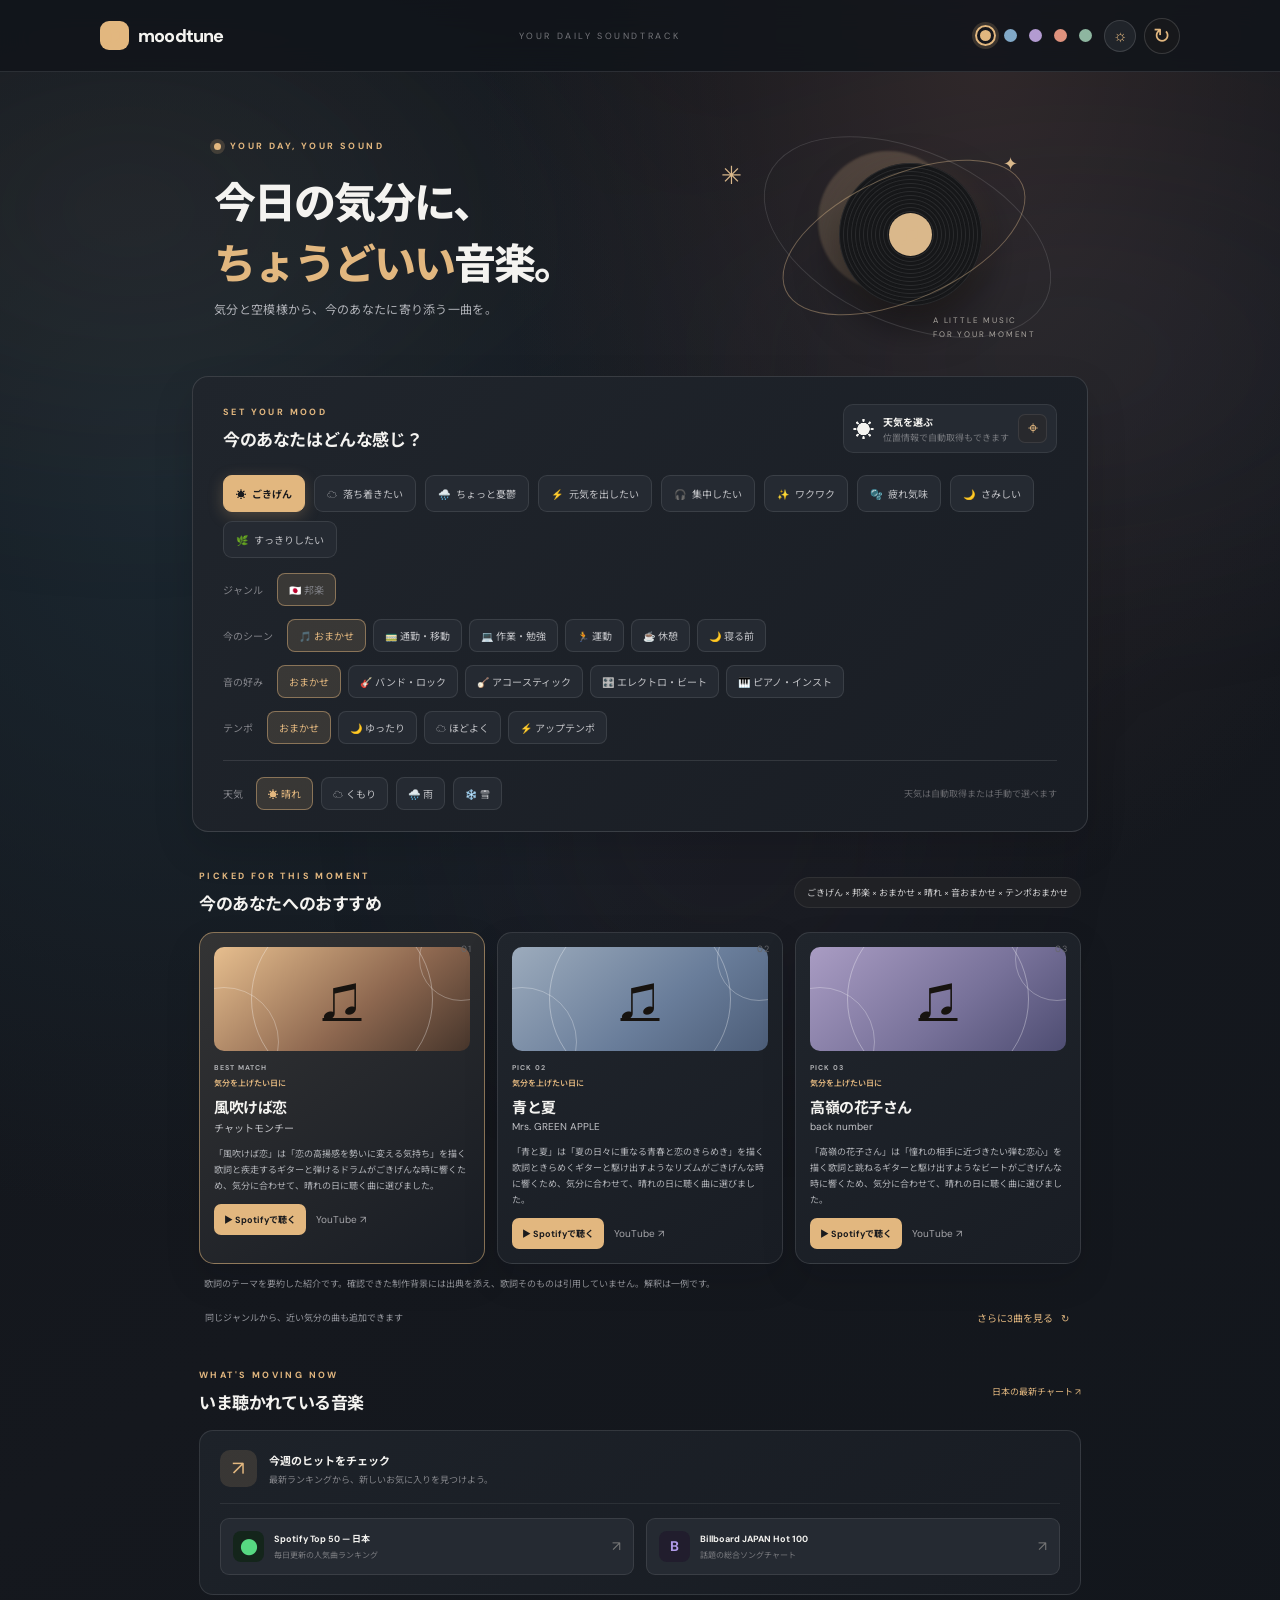
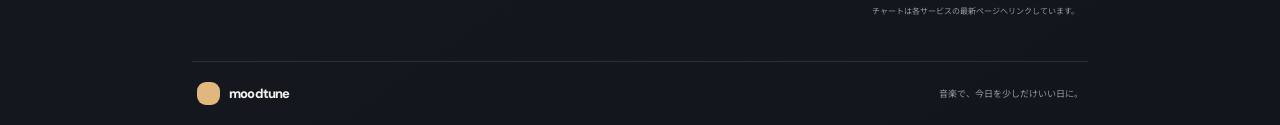
==== index.html @ bb4cbb6c "Add files via upload" ====
<!doctype html>
<html lang="ja">
<head>
<meta charset="utf-8"><meta name="viewport" content="width=device-width,initial-scale=1">
<meta name="theme-color" content="#15191f"><meta name="description" content="今日の気分、シーン、天気、音の好みやテンポに合わせて、邦楽のおすすめを紹介する音楽レコメンドサイトです。">
<meta property="og:type" content="website"><meta property="og:title" content="moodtune — 今日の気分に、ちょうどいい音楽。"><meta property="og:description" content="気分と空模様、音の好みから、今のあなたに寄り添う邦楽を見つけよう。">
<meta name="twitter:card" content="summary"><title>moodtune — 今日の気分に、ちょうどいい音楽。</title>
<link rel="icon" href="data:image/svg+xml,%3Csvg xmlns='http://www.w3.org/2000/svg' viewBox='0 0 64 64'%3E%3Crect width='64' height='64' rx='18' fill='%2315191f'/%3E%3Ctext x='50%25' y='54%25' dominant-baseline='middle' text-anchor='middle' font-size='40' fill='%23e2b77f'%3E%E2%99%AB%3C/text%3E%3C/svg%3E">
<link rel="preconnect" href="https://fonts.googleapis.com"><link rel="preconnect" href="https://fonts.gstatic.com" crossorigin><link href="https://fonts.googleapis.com/css2?family=DM+Sans:wght@400;500;600;700&family=Noto+Sans+JP:wght@400;500;600;700;800&display=swap" rel="stylesheet"><link rel="stylesheet" href="style.css">
</head>
<body data-theme="dark">
<header class="topbar"><a class="brand" href="#top"><span class="brand-mark">♫</span> moodtune</a><span class="top-note">YOUR DAILY SOUNDTRACK</span><div class="header-tools"><div class="header-palette" role="group" aria-label="アクセントカラー"><button class="color-choice active" data-color="#e2b77f" aria-label="アンバー" title="アンバー"><i></i></button><button class="color-choice" data-color="#82a9c8" aria-label="オーシャンブルー" title="オーシャンブルー"><i></i></button><button class="color-choice" data-color="#b39bd1" aria-label="ラベンダー" title="ラベンダー"><i></i></button><button class="color-choice" data-color="#df927d" aria-label="コーラル" title="コーラル"><i></i></button><button class="color-choice" data-color="#8eb6a0" aria-label="セージ" title="セージ"><i></i></button></div><button class="theme-toggle" id="theme-toggle" aria-label="背景をライトに切り替える" title="背景を切り替え">☼</button><button class="icon-button" id="refresh" aria-label="おすすめを更新">↻</button></div></header>
<main id="top">
<section class="hero"><div class="hero-copy"><div class="eyebrow"><span class="live-dot"></span> YOUR DAY, YOUR SOUND</div><h1>今日の気分に、<br><em>ちょうどいい</em>音楽。</h1><p>気分と空模様から、今のあなたに寄り添う一曲を。</p></div><div class="hero-art" aria-hidden="true"><div class="sun"></div><div class="disc"><div class="disc-inner">♫</div></div><div class="orbit orbit-one"></div><div class="orbit orbit-two"></div><span class="spark s1">✳</span><span class="spark s2">✦</span><span class="art-caption">A LITTLE MUSIC<br>FOR YOUR MOMENT</span></div></section>
<section class="control-panel"><div class="controls-head"><div><div class="eyebrow muted">SET YOUR MOOD</div><h2>今のあなたはどんな感じ？</h2></div><div class="weather-box"><span id="weather-icon">☀️</span><div><b id="weather-label">天気を選ぶ</b><small id="weather-detail">位置情報で自動取得もできます</small></div><button id="geo-button" title="現在地の天気を取得">⌖</button></div></div>
<div class="moods" role="group" aria-label="気分を選択"><button class="mood active" data-mood="happy"><span>☀️</span>ごきげん</button><button class="mood" data-mood="calm"><span>☁️</span>落ち着きたい</button><button class="mood" data-mood="blue"><span>🌧️</span>ちょっと憂鬱</button><button class="mood" data-mood="energy"><span>⚡</span>元気を出したい</button><button class="mood" data-mood="focus"><span>🎧</span>集中したい</button><button class="mood" data-mood="excited"><span>✨</span>ワクワク</button><button class="mood" data-mood="tired"><span>🫧</span>疲れ気味</button><button class="mood" data-mood="lonely"><span>🌙</span>さみしい</button><button class="mood" data-mood="reset"><span>🌿</span>すっきりしたい</button></div>
<div class="genre-row" role="group" aria-label="音楽ジャンル"><span>ジャンル</span><span class="genre-fixed">🇯🇵 邦楽</span></div>
<div class="activity-row" role="group" aria-label="今のシーン"><span>今のシーン</span><button class="activity-choice active" data-activity="any">🎵 おまかせ</button><button class="activity-choice" data-activity="commute">🚃 通勤・移動</button><button class="activity-choice" data-activity="work">💻 作業・勉強</button><button class="activity-choice" data-activity="exercise">🏃 運動</button><button class="activity-choice" data-activity="break">☕ 休憩</button><button class="activity-choice" data-activity="night">🌙 寝る前</button></div>
<div class="activity-row sound-row" role="group" aria-label="音の好み"><span>音の好み</span><button class="activity-choice active" data-sound="any">おまかせ</button><button class="activity-choice" data-sound="band">🎸 バンド・ロック</button><button class="activity-choice" data-sound="acoustic">🪕 アコースティック</button><button class="activity-choice" data-sound="electronic">🎛️ エレクトロ・ビート</button><button class="activity-choice" data-sound="piano">🎹 ピアノ・インスト</button></div>
<div class="activity-row tempo-row" role="group" aria-label="曲のテンポ"><span>テンポ</span><button class="activity-choice active" data-tempo="any">おまかせ</button><button class="activity-choice" data-tempo="slow">🌙 ゆったり</button><button class="activity-choice" data-tempo="mid">☁️ ほどよく</button><button class="activity-choice" data-tempo="fast">⚡ アップテンポ</button></div>
<div class="weather-options"><span>天気</span><button class="weather-choice active" data-weather="sunny">☀️ 晴れ</button><button class="weather-choice" data-weather="cloudy">☁️ くもり</button><button class="weather-choice" data-weather="rainy">🌧️ 雨</button><button class="weather-choice" data-weather="snowy">❄️ 雪</button><span class="weather-tip">天気は自動取得または手動で選べます</span></div></section>
<section class="recommendation"><div class="section-top"><div><div class="eyebrow muted">PICKED FOR THIS MOMENT</div><h2>今のあなたへのおすすめ</h2></div><span class="personal-tag" id="context-tag">ごきげん × 邦楽 × 晴れ</span></div><div class="track-grid" id="track-grid"></div><p class="theme-note">歌詞のテーマを要約した紹介です。確認できた制作背景には出典を添え、歌詞そのものは引用していません。解釈は一例です。</p><div class="more-row"><span id="more-note">気になる曲を選んで、そのまま聴きにいけます</span><button id="another">さらに3曲を見る <span>↻</span></button></div></section>
<section class="trending"><div class="section-top"><div><div class="eyebrow muted">WHAT'S MOVING NOW</div><h2>いま聴かれている音楽</h2></div><span class="chart-update">日本の最新チャート ↗</span></div><div class="trend-card"><div class="trend-intro"><span class="trend-icon">↗</span><div><b>今週のヒットをチェック</b><p>最新ランキングから、新しいお気に入りを見つけよう。</p></div></div><div class="chart-links"><a href="https://open.spotify.com/playlist/37i9dQZEVXbKqiTGXuCOsB" target="_blank" rel="noreferrer"><span class="chart-logo spotify">●</span><span><b>Spotify Top 50 — 日本</b><small>毎日更新の人気曲ランキング</small></span><span class="arrow">↗</span></a><a href="https://www.billboard-japan.com/charts/detail?a=hot100" target="_blank" rel="noreferrer"><span class="chart-logo billboard">B</span><span><b>Billboard JAPAN Hot 100</b><small>話題の総合ソングチャート</small></span><span class="arrow">↗</span></a></div></div><p class="chart-note">チャートは各サービスの最新ページへリンクしています。</p></section>
<footer><a class="brand" href="#top"><span class="brand-mark">♫</span> moodtune</a><span>音楽で、今日を少しだけいい日に。</span></footer>
</main><div class="toast" id="toast" role="status"></div><script src="app.js"></script></body></html>
---- style.css ----
@import url('https://fonts.googleapis.com/css2?family=DM+Sans:wght@400;500;600;700;800&family=Noto+Sans+JP:wght@400;500;600;700;800&display=swap');
:root{--ink:#f4f3f0;--muted:#898a91;--paper:#151619;--cream:#0c0d0f;--line:#292a2f;--orange:#d4ff00;--green:#d4ff00}*{box-sizing:border-box}html{scroll-behavior:smooth}body{margin:0;background:var(--cream);color:var(--ink);font-family:'DM Sans','Noto Sans JP',sans-serif;font-size:14px;background-image:radial-gradient(ellipse at 75% 5%,#242816 0,transparent 37%),radial-gradient(ellipse at 10% 48%,#17191d 0,transparent 48%)}.topbar{height:72px;border-bottom:1px solid #ffffff13;display:flex;align-items:center;justify-content:space-between;padding:0 max(calc((100vw - 1080px)/2),28px);background:#0c0d0fbd;backdrop-filter:blur(14px);position:relative;z-index:5}.brand{text-decoration:none;color:var(--ink);font-weight:800;font-size:18px;letter-spacing:-.8px;display:flex;align-items:center;gap:9px}.brand-mark{height:29px;width:29px;display:grid;place-items:center;background:var(--orange);color:#13140e;border-radius:9px;font-size:17px}.top-note{font-size:9px;letter-spacing:2.6px;color:#76777b}.icon-button{width:36px;height:36px;border:1px solid #ffffff25;border-radius:50%;background:#17181b;font-size:21px;color:#d4ff00;cursor:pointer;transition:.2s}.icon-button:hover{transform:rotate(45deg);border-color:var(--orange)}main{max-width:940px;margin:auto;padding:0 22px}.hero{height:304px;display:flex;justify-content:space-between;align-items:center;padding:10px 52px 0 22px;overflow:hidden}.hero-copy{position:relative;z-index:2}.eyebrow{font-size:9px;font-weight:700;letter-spacing:2.4px;color:var(--orange);display:flex;align-items:center;gap:9px}.live-dot{width:7px;height:7px;background:var(--orange);border-radius:50%;box-shadow:0 0 0 4px #d4ff001a}h1{font-family:'Noto Sans JP',sans-serif;font-weight:800;font-size:42px;line-height:1.45;letter-spacing:-2px;margin:18px 0 8px}h1 em{font-style:normal;color:var(--orange)}.hero-copy p{color:#8c8d91;margin:0;font-size:12px;letter-spacing:.3px}.hero-art{height:255px;width:360px;position:relative;flex:none;filter:saturate(.8)}.sun{position:absolute;height:140px;width:140px;border-radius:50%;background:#d4ff00;right:78px;top:49px;opacity:.16;filter:blur(1px)}.disc{position:absolute;right:54px;top:61px;width:143px;height:143px;border-radius:50%;background:repeating-radial-gradient(circle at center,#161719 0px,#161719 2px,#292a2d 3px,#111214 4px);display:grid;place-items:center;box-shadow:0 18px 42px #000a,0 0 35px #d4ff0013}.disc-inner{height:43px;width:43px;border-radius:50%;display:grid;place-items:center;background:var(--orange);color:#14150e;font-size:20px}.orbit{position:absolute;border:1px solid #d4ff003d;border-radius:50%;transform:rotate(-24deg)}.orbit-one{width:260px;height:125px;right:2px;top:73px}.orbit-two{width:305px;height:174px;right:-24px;top:48px;transform:rotate(24deg);border-color:#ffffff20}.spark{position:absolute;color:var(--orange)}.s1{right:294px;top:57px;font-size:25px}.s2{right:18px;top:50px;font-size:18px}.art-caption{position:absolute;right:0;bottom:15px;font-size:8px;letter-spacing:1.8px;line-height:1.8;color:#818277}.control-panel{background:linear-gradient(135deg,#181a1c,#131416);border:1px solid #ffffff16;border-radius:16px;padding:27px 30px 21px;box-shadow:0 16px 40px #0002}.controls-head,.section-top{display:flex;align-items:center;justify-content:space-between}.muted{color:#77797e}.control-panel h2,.section-top h2{font-family:'Noto Sans JP';font-size:17px;margin:8px 0 0;letter-spacing:-.4px}.weather-box{display:flex;align-items:center;gap:9px;padding:8px 9px;background:#202125;border:1px solid #ffffff0e;border-radius:10px;min-width:190px}.weather-box>span{font-size:21px}.weather-box div{display:flex;flex-direction:column;gap:2px;flex:1}.weather-box b{font-size:10px}.weather-box small{font-size:9px;color:#77797e}.weather-box button{border:1px solid #ffffff16;background:#28292d;border-radius:7px;height:29px;width:29px;font-size:18px;color:var(--orange);cursor:pointer}.moods{display:flex;gap:9px;margin-top:22px}.mood{font-family:inherit;background:#1b1c1f;border:1px solid #ffffff17;border-radius:9px;padding:11px 14px;color:#a4a4a7;font-size:10px;cursor:pointer;transition:.2s}.mood span{margin-right:6px}.mood:hover{border-color:#d4ff0055;color:#f4f3f0}.mood.active{background:var(--orange);color:#17180f;border-color:var(--orange);font-weight:700;box-shadow:0 4px 18px #d4ff0023}.weather-options{border-top:1px solid #ffffff13;margin-top:20px;padding-top:16px;display:flex;gap:8px;align-items:center}.weather-options>span:first-child{color:#83848a;font-size:10px;margin-right:5px}.weather-choice{border:1px solid transparent;background:#202125;padding:8px 11px;border-radius:8px;font:inherit;font-size:10px;color:#999a9e;cursor:pointer}.weather-choice.active{background:#d4ff0015;color:var(--orange);border-color:#d4ff0045}.weather-tip{font-size:9px;color:#67686d;margin-left:auto}.recommendation,.trending{padding:38px 7px 0}.personal-tag{font-size:9px;padding:8px 12px;background:#202125;border:1px solid #ffffff12;border-radius:20px;color:#d0d0d1}.track-card{margin-top:17px;border:1px solid #ffffff17;border-radius:15px;background:linear-gradient(110deg,#1a1b1e,#131416);padding:20px;display:flex;align-items:center;gap:22px;position:relative;min-height:193px;box-shadow:0 18px 48px #0003}.cover{height:151px;width:151px;flex:none;border-radius:10px;background:linear-gradient(140deg,#d4ff00,#55621e 58%,#1b2821);display:grid;place-items:center;position:relative;overflow:hidden;color:#10120b;font-size:39px}.cover:before{content:'';position:absolute;border:1px solid #ffffff55;border-radius:50%;height:180px;width:180px}.cover-shape{position:absolute;height:110px;width:110px;border-radius:50%;border:1px solid #ffffff48;left:-45px;bottom:-46px}.cover-shape.two{height:84px;width:84px;left:auto;bottom:auto;right:-33px;top:-30px}.track-info{align-self:center;padding-right:40px}.track-label{font-size:8px;font-weight:700;letter-spacing:1.8px;color:#898a8c}.track-label span{margin-left:10px;letter-spacing:0;color:var(--orange);font-weight:600}.track-info h3{font-family:'Noto Sans JP';font-size:23px;margin:8px 0 1px;letter-spacing:-.5px}.track-info>p{margin:0;color:#b0b0b2;font-size:11px}.track-info .track-reason{font-size:10px;margin-top:11px;color:#818287}.track-actions{display:flex;align-items:center;gap:17px;margin-top:14px}.listen-button{background:var(--orange);color:#15160f;text-decoration:none;padding:10px 15px;border-radius:7px;font-size:10px;font-weight:700;transition:.2s}.listen-button:hover{box-shadow:0 0 22px #d4ff0044;transform:translateY(-1px)}.text-link{color:#a4a4a8;text-decoration:none;font-size:10px}.text-link:hover{color:var(--orange)}.track-number{position:absolute;right:20px;top:18px;color:#66676b;font-size:9px;letter-spacing:1px}.more-row{display:flex;justify-content:space-between;align-items:center;padding:14px 6px;color:#737479;font-size:9px}.more-row button{border:0;background:none;color:var(--orange);font:inherit;font-size:10px;cursor:pointer}.more-row button span{margin-left:5px}.trending{padding-top:29px}.chart-update{font-size:9px;color:var(--orange)}.trend-card{background:#151619;border:1px solid #ffffff16;border-radius:14px;margin-top:16px;padding:19px 20px}.trend-intro{display:flex;align-items:center;gap:12px;padding-bottom:16px;border-bottom:1px solid #ffffff13}.trend-icon{height:37px;width:37px;display:grid;place-items:center;border-radius:10px;background:#d4ff0016;color:var(--orange);font-size:20px}.trend-intro b{font-size:11px}.trend-intro p{margin:4px 0 0;font-size:9px;color:#85868b}.chart-links{display:grid;grid-template-columns:1fr 1fr;gap:12px;padding-top:14px}.chart-links>a{display:flex;align-items:center;gap:10px;text-decoration:none;color:var(--ink);background:#1d1e21;border:1px solid #ffffff13;border-radius:9px;padding:12px;transition:.2s}.chart-links>a:hover{border-color:#d4ff0055;transform:translateY(-2px)}.chart-logo{height:31px;width:31px;display:grid;place-items:center;border-radius:8px;font-weight:700}.spotify{color:#57d882;background:#14251b;font-size:18px}.billboard{background:#211d2d;color:#b09be8}.chart-links>a>span:nth-child(2){display:flex;flex-direction:column;gap:4px;flex:1}.chart-links b{font-size:9px}.chart-links small{font-size:8px;color:#7b7c80}.arrow{color:#777}.chart-note{text-align:right;font-size:8px;color:#68696d;margin:10px 2px 0}footer{margin-top:45px;padding:20px 5px;border-top:1px solid #ffffff16;display:flex;justify-content:space-between;align-items:center;color:#727378;font-size:9px}footer .brand{font-size:13px}footer .brand-mark{height:23px;width:23px;font-size:14px}.toast{position:fixed;left:50%;bottom:24px;transform:translate(-50%,20px);background:#e6ff77;color:#17180f;padding:12px 18px;border-radius:8px;font-size:10px;font-weight:600;opacity:0;transition:.25s;pointer-events:none;z-index:9}.toast.show{opacity:1;transform:translate(-50%,0)}
@media(max-width:650px){.topbar{height:62px;padding:0 20px}.top-note{font-size:8px}main{padding:0 15px}.hero{height:auto;min-height:265px;padding:30px 7px 25px}.hero-copy{max-width:85%}h1{font-size:31px;line-height:1.55;margin-top:15px}.hero-copy p{font-size:10px;max-width:230px;line-height:1.8}.hero-art{position:absolute;right:-100px;opacity:.48;transform:scale(.72);transform-origin:center}.control-panel{padding:22px 17px 17px}.controls-head{align-items:flex-start;gap:10px}.control-panel h2,.section-top h2{font-size:15px}.weather-box{min-width:auto;padding:7px}.weather-box small{max-width:95px;line-height:1.4}.moods{display:grid;grid-template-columns:repeat(2,1fr);gap:7px;margin-top:18px}.mood{padding:11px 8px}.weather-options{flex-wrap:wrap;gap:6px}.weather-tip{display:none}.weather-choice{padding:8px 9px}.recommendation,.trending{padding:30px 1px 0}.personal-tag{font-size:8px;padding:7px 9px}.track-card{padding:15px;gap:14px;align-items:flex-start;min-height:164px}.cover{height:105px;width:105px;font-size:30px}.track-info{padding:4px 15px 0 0}.track-info h3{font-size:17px}.track-info .track-reason{line-height:1.7;font-size:9px}.track-label{font-size:7px;letter-spacing:.7px}.track-label span{display:block;margin:4px 0 0}.track-actions{gap:10px;margin-top:10px}.listen-button{padding:9px 10px;font-size:9px}.track-number{right:12px;top:10px}.more-row{padding:14px 2px}.more-row>span{max-width:65%;line-height:1.6}.chart-links{grid-template-columns:1fr}.trend-card{padding:15px}.chart-note{font-size:8px}footer{margin-top:35px}}
/* Softer, lower-glare accent and genre selector */
:root{--orange:#d9ad7b;--green:#d9ad7b}
body{background-image:radial-gradient(ellipse at 75% 5%,#211a16 0,transparent 37%),radial-gradient(ellipse at 10% 48%,#17191d 0,transparent 48%)}
.icon-button,.live-dot,.sun,.disc,.mood,.weather-choice,.cover,.listen-button,.trend-icon,.chart-links>a{--orange:#d9ad7b}
.icon-button{color:#d9ad7b}.live-dot{box-shadow:0 0 0 4px #d9ad7b20}.sun{background:#d9ad7b}.disc{box-shadow:0 18px 42px #000a,0 0 25px #d9ad7b12}.orbit-one{border-color:#d9ad7b50}.mood:hover{border-color:#d9ad7b70}.mood.active{background:#d9ad7b;color:#17130f;border-color:#d9ad7b;box-shadow:0 4px 16px #d9ad7b25}.weather-choice.active{background:#d9ad7b18;color:#e4c29e;border-color:#d9ad7b55}.cover{background:linear-gradient(140deg,#d9ad7b,#73533b 58%,#34271f);color:#17130f}.listen-button{background:#d9ad7b;color:#17130f}.listen-button:hover{box-shadow:0 0 18px #d9ad7b33}.text-link:hover{color:#e4c29e}.more-row button,.chart-update{color:#d9ad7b}.trend-icon{background:#d9ad7b20;color:#e4c29e}.chart-links>a:hover{border-color:#d9ad7b70}.toast{background:#d9ad7b;color:#17130f}
.genre-row{display:flex;align-items:center;gap:7px;margin-top:15px}.genre-row>span{font-size:10px;color:#83848a;margin-right:7px}.genre-choice{background:#202125;border:1px solid #ffffff14;border-radius:8px;padding:8px 11px;color:#999a9e;font:inherit;font-size:10px;cursor:pointer;transition:.2s}.genre-choice:hover{border-color:#d9ad7b66;color:#eee}.genre-choice.active{background:#d9ad7b18;color:#e4c29e;border-color:#d9ad7b55}.weather-options{margin-top:16px}
@media(max-width:650px){.genre-row{flex-wrap:wrap;gap:6px;margin-top:15px}.genre-row>span{width:100%;margin:0 0 1px}.genre-choice{padding:8px 9px}.weather-options{margin-top:16px}}
.moods{flex-wrap:wrap}.mood{padding:10px 12px}.genre-row,.activity-row{flex-wrap:wrap}.activity-row{display:flex;align-items:center;gap:7px;margin-top:13px}.activity-row>span{font-size:10px;color:#83848a;margin-right:7px}.activity-choice{background:#202125;border:1px solid #ffffff14;border-radius:8px;padding:8px 11px;color:#999a9e;font:inherit;font-size:10px;cursor:pointer;transition:.2s}.activity-choice:hover{border-color:#d9ad7b66;color:#eee}.activity-choice.active{background:#d9ad7b18;color:#e4c29e;border-color:#d9ad7b55}.track-grid{display:grid;grid-template-columns:repeat(3,minmax(0,1fr));gap:12px;margin-top:17px}.track-grid .track-card{margin:0;min-height:0;display:flex;flex-direction:column;align-items:stretch;padding:14px;gap:12px}.track-grid .track-card.featured{border-color:#d9ad7b66;background:linear-gradient(150deg,#1c1b19,#131416)}.track-grid .cover{width:100%;height:104px;flex:none}.track-grid .track-info{padding:0;min-width:0}.track-grid .track-label{font-size:7px;letter-spacing:1px}.track-grid .track-label span{display:block;margin:5px 0 0;font-size:8px}.track-grid .track-info h3{font-size:15px;line-height:1.5;overflow-wrap:anywhere}.track-grid .track-info>p{font-size:10px}.track-grid .track-info .track-reason{font-size:9px;line-height:1.7;min-height:45px}.track-grid .track-actions{gap:10px;flex-wrap:wrap;margin-top:10px}.track-grid .listen-button{padding:9px 10px;font-size:9px}.track-grid .track-number{right:12px;top:10px}.recommendation .more-row{padding-top:16px}
@media(max-width:650px){.activity-row{gap:6px}.activity-row>span{width:100%;margin:0 0 1px}.activity-choice{padding:8px 9px}.track-grid{grid-template-columns:1fr;gap:10px}.track-grid .track-card{display:grid;grid-template-columns:82px 1fr;align-items:start;gap:12px;padding:13px}.track-grid .cover{width:82px;height:90px;grid-row:1}.track-grid .track-info{padding:0 14px 0 0}.track-grid .track-info .track-reason{min-height:0;margin-top:8px}.track-grid .track-info h3{font-size:16px}.track-grid .track-number{right:10px;top:9px}.track-grid .track-info .track-actions{grid-column:1/-1}.track-grid .track-actions .listen-button{padding:8px 9px}}
/* Keep the dark identity while making the page feel warmer and more upbeat. */
:root{--cream:#11151b;--paper:#1c2129;--line:#303640;--orange:#e2b77f}
body{background-color:#11151b;background-image:radial-gradient(ellipse at 77% 2%,#30282a 0,transparent 36%),radial-gradient(ellipse at 13% 28%,#1b2730 0,transparent 42%),linear-gradient(145deg,#11151b,#15181e 58%,#12161c)}
.topbar{background:#11151bd9;border-bottom-color:#ffffff1c}.hero-copy p{color:#b0b2b8}.art-caption{color:#aaa49c}.sun{background:#f0c38f;opacity:.22}.disc{box-shadow:0 18px 42px #0008,0 0 28px #e2b77f1c}.orbit-one{border-color:#e2b77f60}.control-panel{background:linear-gradient(135deg,#20252c,#191d24);border-color:#ffffff20}.weather-box{background:#252a32;border-color:#ffffff14}.mood,.weather-choice,.genre-choice,.activity-choice{background:#252a32;border-color:#ffffff19;color:#c0c1c5}.mood:hover,.genre-choice:hover,.activity-choice:hover{border-color:#e2b77f80}.mood.active{background:#e2b77f;color:#24201a;border-color:#e2b77f;box-shadow:0 4px 15px #e2b77f30}.weather-choice.active,.genre-choice.active,.activity-choice.active{background:#e2b77f22;color:#f0c994;border-color:#e2b77f77}.weather-options{border-top-color:#ffffff1b}.track-grid .track-card{background:linear-gradient(145deg,#20252c,#191d24);border-color:#ffffff1d;box-shadow:0 15px 36px #080b101f}.track-grid .track-card.featured{border-color:#e2b77f88;background:linear-gradient(145deg,#292722,#1a1d23)}.track-grid .track-info>p{color:#c1c2c6}.track-grid .track-info .track-reason{color:#b1b3b8;line-height:1.8}.listen-button{background:#e2b77f;color:#211d17}.track-label{color:#b0b1b4}.track-label span,.more-row button,.chart-update{color:#e7bd89}.trend-card{background:linear-gradient(145deg,#1d2229,#181c23);border-color:#ffffff1c}.chart-links>a{background:#252a32;border-color:#ffffff18}.chart-note,.more-row{color:#96989f}footer{border-top-color:#ffffff1c;color:#9799a0}
@media(max-width:650px){.track-grid .track-card{background:linear-gradient(145deg,#20252c,#191d24)}}
body::before{content:"";position:fixed;z-index:0;inset:-24%;pointer-events:none;opacity:.36;filter:blur(72px);background:radial-gradient(ellipse at 23% 32%,#b47e5840 0,transparent 28%),radial-gradient(ellipse at 73% 43%,#657a9a38 0,transparent 29%),radial-gradient(ellipse at 54% 78%,#9075a52b 0,transparent 27%);animation:ambient-drift 28s ease-in-out infinite alternate}
main{position:relative;z-index:1}.disc{animation:record-spin 24s linear infinite}.sun{animation:sun-breathe 7s ease-in-out infinite alternate}.orbit-one{animation:orbit-drift 12s ease-in-out infinite alternate;transform-origin:center}.track-grid .track-card{animation:card-arrive .42s ease both;transition:transform .24s ease,border-color .24s ease,box-shadow .24s ease}.track-grid .track-card:nth-child(2){animation-delay:.07s}.track-grid .track-card:nth-child(3){animation-delay:.14s}.track-grid .track-card:hover{transform:translateY(-4px);border-color:#e2b77f70;box-shadow:0 18px 38px #080b1038}.track-grid .cover{transition:filter .25s ease,transform .25s ease}.track-grid .track-card:hover .cover{filter:saturate(1.12) brightness(1.06);transform:scale(1.015)}
@keyframes ambient-drift{0%{transform:translate3d(-2%,0,0) rotate(-4deg) scale(1)}100%{transform:translate3d(3%,2%,0) rotate(5deg) scale(1.08)}}
@keyframes record-spin{to{transform:rotate(360deg)}}
@keyframes sun-breathe{0%{opacity:.15;transform:scale(.96)}100%{opacity:.27;transform:scale(1.06)}}
@keyframes orbit-drift{0%{transform:rotate(-24deg) scale(.98)}100%{transform:rotate(-19deg) scale(1.02)}}
@keyframes card-arrive{from{opacity:0;transform:translateY(9px)}to{opacity:1;transform:translateY(0)}}
@media(prefers-reduced-motion:reduce){*,*::before,*::after{animation-duration:.01ms!important;animation-iteration-count:1!important;scroll-behavior:auto!important;transition-duration:.01ms!important}}
:root{--orange:var(--accent,#e2b77f);--green:var(--accent,#e2b77f)}
.brand-mark,.eyebrow,.spark,.disc-inner,.icon-button,.weather-box button,.track-label span,.text-link:hover,.more-row button,.chart-update{color:var(--accent,#e2b77f)}
.brand-mark,.disc-inner{background:var(--accent,#e2b77f)}.live-dot{background:var(--accent,#e2b77f);box-shadow:0 0 0 4px color-mix(in srgb,var(--accent,#e2b77f) 18%,transparent)}
.mood:hover,.genre-choice:hover,.activity-choice:hover,.track-grid .track-card:hover,.track-grid .track-card.featured{border-color:color-mix(in srgb,var(--accent,#e2b77f) 54%,transparent)}
.mood.active,.listen-button{background:var(--accent,#e2b77f);border-color:var(--accent,#e2b77f);color:#191a1d}.mood.active{box-shadow:0 4px 15px color-mix(in srgb,var(--accent,#e2b77f) 25%,transparent)}
.weather-choice.active,.genre-choice.active,.activity-choice.active,.trend-icon{background:color-mix(in srgb,var(--accent,#e2b77f) 14%,transparent);color:var(--accent,#e2b77f);border-color:color-mix(in srgb,var(--accent,#e2b77f) 48%,transparent)}
.orbit-one{border-color:color-mix(in srgb,var(--accent,#e2b77f) 42%,transparent)}.sun{background:var(--accent,#e2b77f)}.track-grid .track-card.featured{background:linear-gradient(145deg,color-mix(in srgb,var(--accent,#e2b77f) 10%,#20252c),#191d24)}
.color-row{display:flex;align-items:center;gap:9px;margin-top:14px}.color-row>span{font-size:10px;color:#a8aab0;margin-right:4px}.color-choice{border:1px solid #ffffff25;border-radius:50%;background:#292e36;width:25px;height:25px;padding:3px;cursor:pointer;transition:transform .18s,border-color .18s}.color-choice i{display:block;width:100%;height:100%;border-radius:50%}.color-choice[data-color="#e2b77f"] i{background:#e2b77f}.color-choice[data-color="#82a9c8"] i{background:#82a9c8}.color-choice[data-color="#b39bd1"] i{background:#b39bd1}.color-choice[data-color="#df927d"] i{background:#df927d}.color-choice[data-color="#8eb6a0"] i{background:#8eb6a0}.color-choice:hover{transform:scale(1.1)}.color-choice.active{border:2px solid var(--accent,#e2b77f);box-shadow:0 0 0 3px color-mix(in srgb,var(--accent,#e2b77f) 18%,transparent)}
.cover-image{position:absolute;inset:0;width:100%;height:100%;object-fit:cover;border-radius:inherit;display:none}.cover.has-art .cover-image{display:block}.cover.has-art>span,.cover.has-art>i{display:none}.cover.has-art{box-shadow:inset 0 0 0 1px #ffffff20}
#another[hidden]{display:none}
@media(max-width:650px){.color-row{flex-wrap:wrap;gap:7px}.color-row>span{width:100%;margin:0 0 1px}}
.topbar{gap:14px}.header-tools{display:flex;align-items:center;gap:8px}.header-palette{display:flex;align-items:center;gap:4px}.header-palette .color-choice{width:21px;height:21px;border-color:transparent;background:transparent;padding:3px}.header-palette .color-choice.active{border-color:var(--accent,#e2b77f)}.theme-toggle{width:32px;height:32px;border:1px solid #ffffff22;border-radius:50%;background:#20242a;color:var(--accent,#e2b77f);font-size:16px;cursor:pointer}.era-row{display:flex;align-items:center;gap:7px;flex-wrap:wrap;margin-top:14px}.era-row>span{font-size:10px;color:#a8aab0;margin-right:4px}.era-choice{background:#252a32;border:1px solid #ffffff19;border-radius:8px;padding:8px 11px;color:#c0c1c5;font:inherit;font-size:10px;cursor:pointer;transition:.2s}.era-choice:hover{border-color:color-mix(in srgb,var(--accent,#e2b77f) 54%,transparent)}.era-choice.active{background:color-mix(in srgb,var(--accent,#e2b77f) 14%,transparent);color:var(--accent,#e2b77f);border-color:color-mix(in srgb,var(--accent,#e2b77f) 48%,transparent)}.track-era{font-size:8px;color:#a3a4a8!important}.empty-results{grid-column:1/-1;border:1px dashed #555b65;border-radius:12px;padding:25px;text-align:center;color:#aeb0b7;font-size:11px;line-height:1.8}
body[data-theme="light"]{--ink:#292a2e;--paper:#fffefa;--cream:#f4f1eb;--line:#dedbd3;color:#292a2e;background-color:#f4f1eb;background-image:radial-gradient(ellipse at 78% 3%,#f1dfcf 0,transparent 37%),radial-gradient(ellipse at 12% 40%,#e1e9ed 0,transparent 43%),linear-gradient(145deg,#f4f1eb,#f8f6f1 58%,#efeee9)}
body[data-theme="light"]::before{opacity:.25;filter:blur(80px);background:radial-gradient(ellipse at 23% 32%,#d6a87c38 0,transparent 30%),radial-gradient(ellipse at 73% 43%,#8ba7bd30 0,transparent 30%),radial-gradient(ellipse at 54% 78%,#ad97bd24 0,transparent 27%)}
body[data-theme="light"] .topbar{background:#f7f5f0e8;border-bottom-color:#27272716}.topbar .brand{color:var(--ink)}body[data-theme="light"] .top-note{color:#7a7c81}body[data-theme="light"] .theme-toggle{background:#efede7;border-color:#d8d5ce}
body[data-theme="light"] .hero-copy p{color:#686b71}body[data-theme="light"] .art-caption{color:#73716e}body[data-theme="light"] .control-panel{background:linear-gradient(135deg,#fffefa,#f7f5f0);border-color:#dedbd3;box-shadow:0 12px 32px #4037260b}body[data-theme="light"] .muted{color:#797a7e}body[data-theme="light"] .weather-box{background:#f0eee8;border-color:#e3e0d9}body[data-theme="light"] .weather-box small{color:#75777b}
body[data-theme="light"] .mood,body[data-theme="light"] .weather-choice,body[data-theme="light"] .genre-choice,body[data-theme="light"] .activity-choice,body[data-theme="light"] .era-choice{background:#f2f0eb;border-color:#dedbd3;color:#55575c}body[data-theme="light"] .mood.active{background:var(--accent,#e2b77f);border-color:var(--accent,#e2b77f);color:#252321}body[data-theme="light"] .weather-choice.active,body[data-theme="light"] .genre-choice.active,body[data-theme="light"] .activity-choice.active,body[data-theme="light"] .era-choice.active{background:color-mix(in srgb,var(--accent,#e2b77f) 16%,white);border-color:color-mix(in srgb,var(--accent,#e2b77f) 64%,white);color:#514436}body[data-theme="light"] .weather-options{border-top-color:#e5e1da}
body[data-theme="light"] .track-grid .track-card,body[data-theme="light"] .track-grid .track-card.featured{background:linear-gradient(145deg,#fffefa,#f6f4ef);border-color:#dedbd3;box-shadow:0 12px 30px #4037260a}body[data-theme="light"] .track-grid .track-card.featured{border-color:color-mix(in srgb,var(--accent,#e2b77f) 66%,white)}body[data-theme="light"] .track-grid .track-info>p{color:#55575c}body[data-theme="light"] .track-grid .track-info .track-reason{color:#62646a}body[data-theme="light"] .track-number{color:#8c8a84}body[data-theme="light"] .listen-button{color:#252321}body[data-theme="light"] .text-link{color:#56585d}
body[data-theme="light"] .trend-card{background:linear-gradient(145deg,#fffefa,#f2f0eb);border-color:#dedbd3}body[data-theme="light"] .chart-links>a{background:#fffefa;border-color:#dedbd3;color:#292a2e}body[data-theme="light"] .chart-links small,body[data-theme="light"] .trend-intro p{color:#76787d}body[data-theme="light"] .chart-note,body[data-theme="light"] .more-row{color:#77797e}body[data-theme="light"] footer{border-top-color:#dedbd3;color:#77797e}body[data-theme="light"] .empty-results{border-color:#c9c5bc;color:#67696e}
@media(max-width:650px){.topbar{gap:6px;padding:0 12px}.top-note{display:none}.header-tools{gap:5px}.header-palette{gap:1px}.header-palette .color-choice{width:20px;height:20px;padding:3px}.theme-toggle{width:29px;height:29px}.icon-button{width:31px;height:31px}.era-row{gap:5px}.era-row>span{width:100%;margin:0 0 1px}.era-choice{padding:8px 9px}}
.theme-note{font-size:9px;color:#95979d;margin:13px 5px 0;line-height:1.7}.theme-source{display:inline-block;color:var(--accent,#e2b77f);font-size:9px;text-decoration:none;margin-top:7px}.theme-source:hover{text-decoration:underline}.track-era{font-weight:500}
body[data-theme="light"] .theme-note{color:#77797e}body[data-theme="light"] .theme-source{color:#82613c}
.genre-fixed{display:inline-flex;align-items:center;border:1px solid color-mix(in srgb,var(--accent,#e2b77f) 48%,transparent);border-radius:8px;padding:8px 11px;background:color-mix(in srgb,var(--accent,#e2b77f) 14%,transparent);color:var(--accent,#e2b77f);font-size:10px}
body[data-theme="light"] .genre-fixed{color:#514436;border-color:color-mix(in srgb,var(--accent,#e2b77f) 64%,white);background:color-mix(in srgb,var(--accent,#e2b77f) 16%,white)}
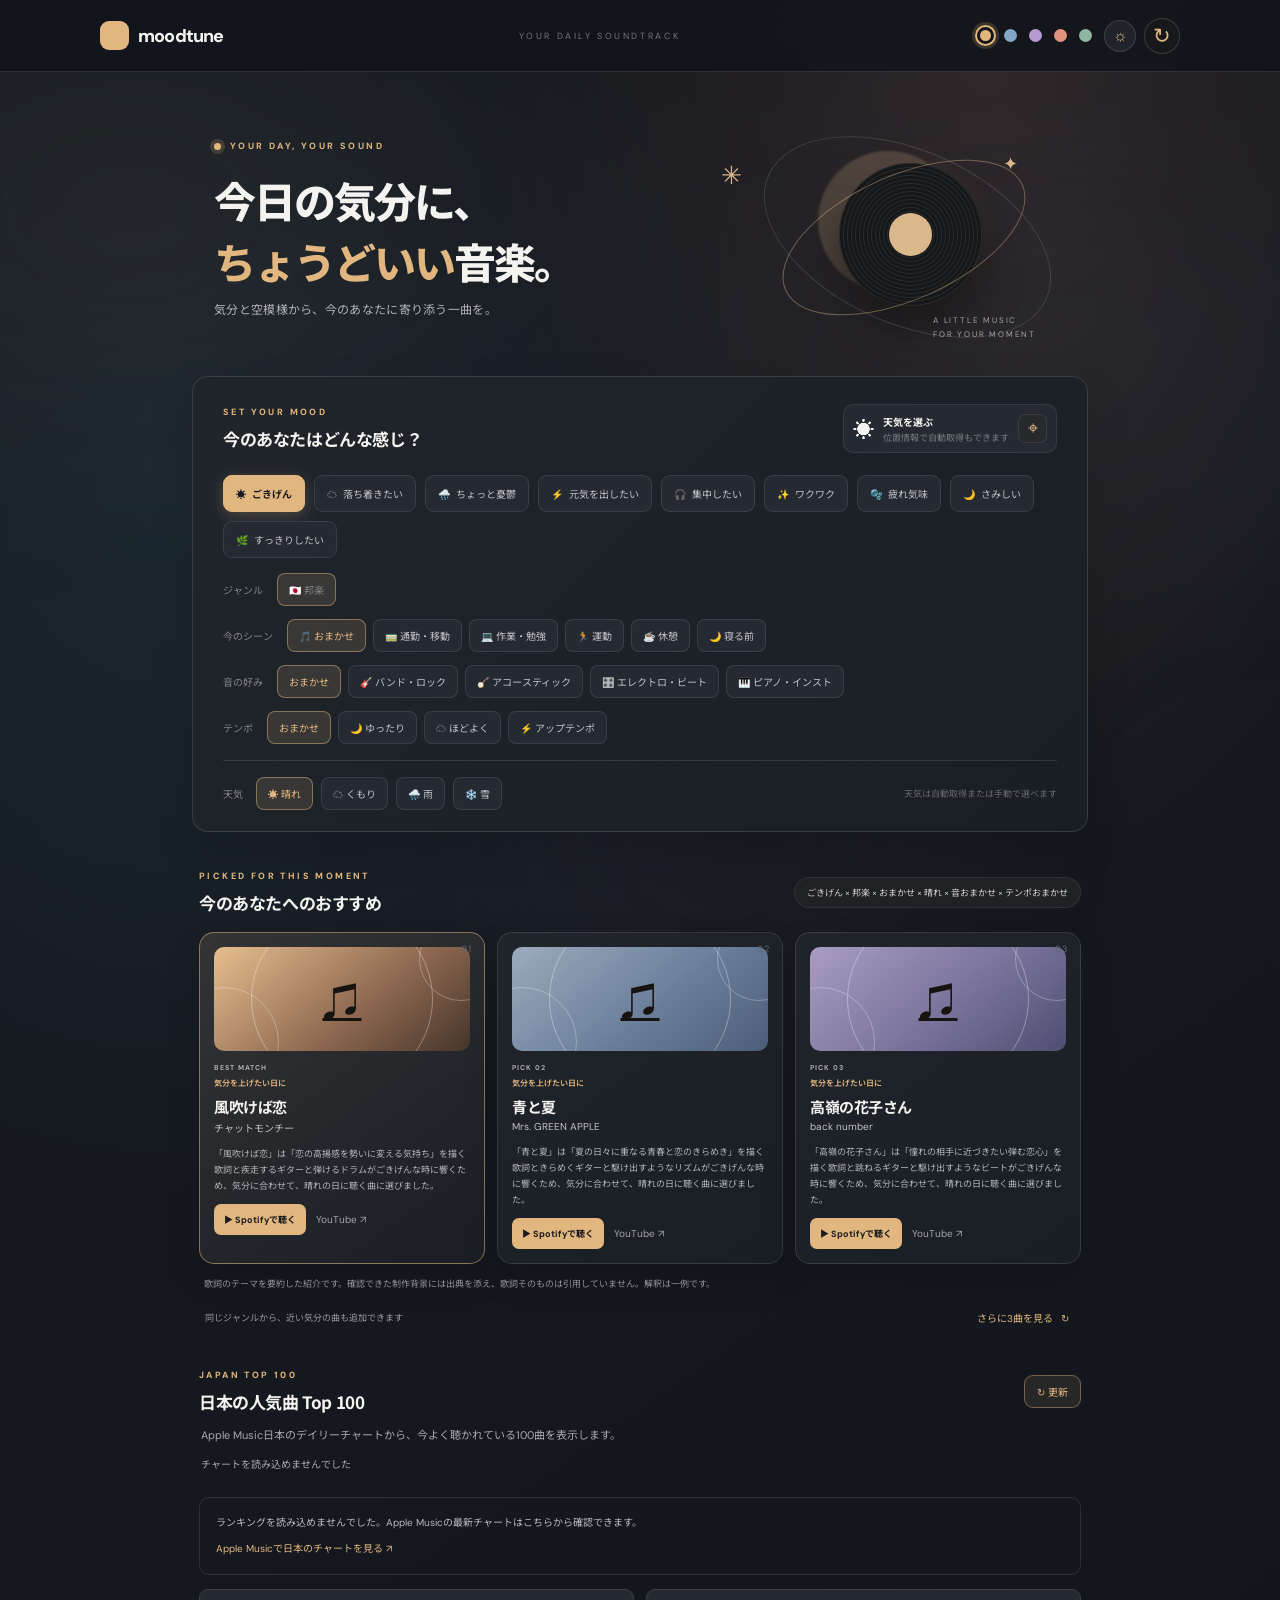
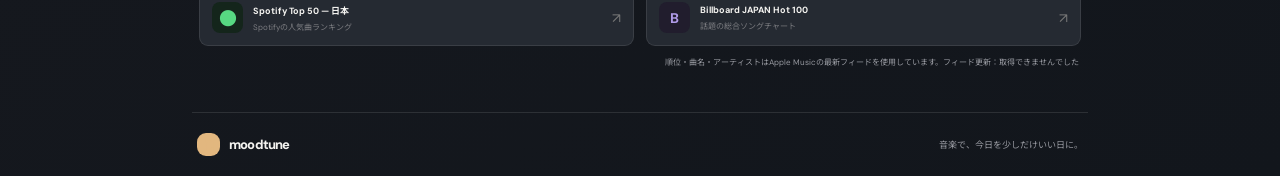
==== commit a4a0ab84: "Add live Japan Top 100 chart" ====
--- a/index.html
+++ b/index.html
@@ -20,6 +20,6 @@
 <div class="activity-row tempo-row" role="group" aria-label="曲のテンポ"><span>テンポ</span><button class="activity-choice active" data-tempo="any">おまかせ</button><button class="activity-choice" data-tempo="slow">🌙 ゆったり</button><button class="activity-choice" data-tempo="mid">☁️ ほどよく</button><button class="activity-choice" data-tempo="fast">⚡ アップテンポ</button></div>
 <div class="weather-options"><span>天気</span><button class="weather-choice active" data-weather="sunny">☀️ 晴れ</button><button class="weather-choice" data-weather="cloudy">☁️ くもり</button><button class="weather-choice" data-weather="rainy">🌧️ 雨</button><button class="weather-choice" data-weather="snowy">❄️ 雪</button><span class="weather-tip">天気は自動取得または手動で選べます</span></div></section>
 <section class="recommendation"><div class="section-top"><div><div class="eyebrow muted">PICKED FOR THIS MOMENT</div><h2>今のあなたへのおすすめ</h2></div><span class="personal-tag" id="context-tag">ごきげん × 邦楽 × 晴れ</span></div><div class="track-grid" id="track-grid"></div><p class="theme-note">歌詞のテーマを要約した紹介です。確認できた制作背景には出典を添え、歌詞そのものは引用していません。解釈は一例です。</p><div class="more-row"><span id="more-note">気になる曲を選んで、そのまま聴きにいけます</span><button id="another">さらに3曲を見る <span>↻</span></button></div></section>
-<section class="trending"><div class="section-top"><div><div class="eyebrow muted">WHAT'S MOVING NOW</div><h2>いま聴かれている音楽</h2></div><span class="chart-update">日本の最新チャート ↗</span></div><div class="trend-card"><div class="trend-intro"><span class="trend-icon">↗</span><div><b>今週のヒットをチェック</b><p>最新ランキングから、新しいお気に入りを見つけよう。</p></div></div><div class="chart-links"><a href="https://open.spotify.com/playlist/37i9dQZEVXbKqiTGXuCOsB" target="_blank" rel="noreferrer"><span class="chart-logo spotify">●</span><span><b>Spotify Top 50 — 日本</b><small>毎日更新の人気曲ランキング</small></span><span class="arrow">↗</span></a><a href="https://www.billboard-japan.com/charts/detail?a=hot100" target="_blank" rel="noreferrer"><span class="chart-logo billboard">B</span><span><b>Billboard JAPAN Hot 100</b><small>話題の総合ソングチャート</small></span><span class="arrow">↗</span></a></div></div><p class="chart-note">チャートは各サービスの最新ページへリンクしています。</p></section>
+<section class="trending" id="japan-top-100"><div class="section-top"><div><div class="eyebrow muted">JAPAN TOP 100</div><h2>日本の人気曲 Top 100</h2></div><button class="chart-refresh" id="refresh-chart" type="button">↻ 更新</button></div><p class="chart-lead">Apple Music日本のデイリーチャートから、今よく聴かれている100曲を表示します。</p><div class="chart-status" id="chart-status" aria-live="polite">最新チャートを読み込み中…</div><ol class="top100-list" id="top100-list" aria-label="Apple Music日本 Top 100"></ol><div class="chart-fallback" id="chart-fallback" hidden><p>ランキングを読み込めませんでした。Apple Musicの最新チャートはこちらから確認できます。</p><a href="https://music.apple.com/jp/playlist/%E3%83%88%E3%83%83%E3%83%97100-%E6%97%A5%E6%9C%AC/pl.043a2c9876114d95a4659988497567be" target="_blank" rel="noreferrer">Apple Musicで日本のチャートを見る ↗</a></div><div class="chart-links"><a href="https://open.spotify.com/playlist/37i9dQZEVXbKqiTGXuCOsB" target="_blank" rel="noreferrer"><span class="chart-logo spotify">●</span><span><b>Spotify Top 50 — 日本</b><small>Spotifyの人気曲ランキング</small></span><span class="arrow">↗</span></a><a href="https://www.billboard-japan.com/charts/detail?a=hot100" target="_blank" rel="noreferrer"><span class="chart-logo billboard">B</span><span><b>Billboard JAPAN Hot 100</b><small>話題の総合ソングチャート</small></span><span class="arrow">↗</span></a></div><p class="chart-note">順位・曲名・アーティストはApple Musicの最新フィードを使用しています。フィード更新：<time id="chart-updated">取得中</time></p></section>
 <footer><a class="brand" href="#top"><span class="brand-mark">♫</span> moodtune</a><span>音楽で、今日を少しだけいい日に。</span></footer>
 </main><div class="toast" id="toast" role="status"></div><script src="app.js"></script></body></html>
--- a/style.css
+++ b/style.css
@@ -47,3 +47,5 @@
 body[data-theme="light"] .theme-note{color:#77797e}body[data-theme="light"] .theme-source{color:#82613c}
 .genre-fixed{display:inline-flex;align-items:center;border:1px solid color-mix(in srgb,var(--accent,#e2b77f) 48%,transparent);border-radius:8px;padding:8px 11px;background:color-mix(in srgb,var(--accent,#e2b77f) 14%,transparent);color:var(--accent,#e2b77f);font-size:10px}
 body[data-theme="light"] .genre-fixed{color:#514436;border-color:color-mix(in srgb,var(--accent,#e2b77f) 64%,white);background:color-mix(in srgb,var(--accent,#e2b77f) 16%,white)}
+.chart-lead{margin:12px 2px 0;color:#a7a9af;font-size:11px;line-height:1.7}.chart-refresh{border:1px solid color-mix(in srgb,var(--accent,#e2b77f) 42%,transparent);border-radius:9px;padding:8px 12px;background:color-mix(in srgb,var(--accent,#e2b77f) 10%,transparent);color:var(--accent,#e2b77f);font:inherit;font-size:10px;cursor:pointer}.chart-refresh:hover{background:color-mix(in srgb,var(--accent,#e2b77f) 18%,transparent)}.chart-refresh:disabled{opacity:.55;cursor:wait}.chart-status{margin:12px 2px 0;color:#a7a9af;font-size:10px}.top100-list{list-style:none;padding:0;margin:12px 0 0;display:grid;grid-template-columns:repeat(2,minmax(0,1fr));gap:7px 10px;counter-reset:chart}.top100-item{min-width:0}.top100-link{min-height:62px;display:flex;align-items:center;gap:11px;padding:8px 10px;border:1px solid #ffffff17;border-radius:10px;background:linear-gradient(135deg,#20252c,#191d24);color:var(--ink);text-decoration:none;transition:transform .18s,border-color .18s,background .18s}.top100-link:hover{transform:translateY(-2px);border-color:color-mix(in srgb,var(--accent,#e2b77f) 60%,transparent)}.top100-rank{width:27px;flex:none;text-align:center;font-size:11px;font-weight:700;color:#858990;font-variant-numeric:tabular-nums}.top100-rank-top{color:var(--accent,#e2b77f);font-size:13px}.top100-art{height:44px;width:44px;flex:none;object-fit:cover;border-radius:6px;background:#2a3039}.top100-details{display:flex;flex-direction:column;gap:4px;min-width:0;flex:1}.top100-title,.top100-artist{overflow:hidden;text-overflow:ellipsis;white-space:nowrap}.top100-title{font-size:10px;font-weight:650}.top100-artist{font-size:9px;color:#9b9ea5}.top100-arrow{color:var(--accent,#e2b77f);font-size:11px}.chart-fallback{margin-top:14px;padding:16px;border:1px solid #ffffff1b;border-radius:10px;color:#b7b9bf;font-size:10px;line-height:1.8}.chart-fallback p{margin:0 0 8px}.chart-fallback a{color:var(--accent,#e2b77f);text-decoration:none}.chart-fallback a:hover{text-decoration:underline}.chart-fallback[hidden]{display:none}body[data-theme="light"] .chart-lead,body[data-theme="light"] .chart-status{color:#72747a}body[data-theme="light"] .top100-link{background:linear-gradient(135deg,#fffefa,#f6f4ef);border-color:#dedbd3}body[data-theme="light"] .top100-link:hover{border-color:color-mix(in srgb,var(--accent,#e2b77f) 65%,white)}body[data-theme="light"] .top100-artist{color:#74767d}body[data-theme="light"] .chart-fallback{border-color:#dedbd3;color:#62646a}
+@media(max-width:650px){.top100-list{grid-template-columns:1fr;gap:6px}.top100-link{min-height:58px}.top100-art{height:40px;width:40px}.chart-lead{font-size:10px}}
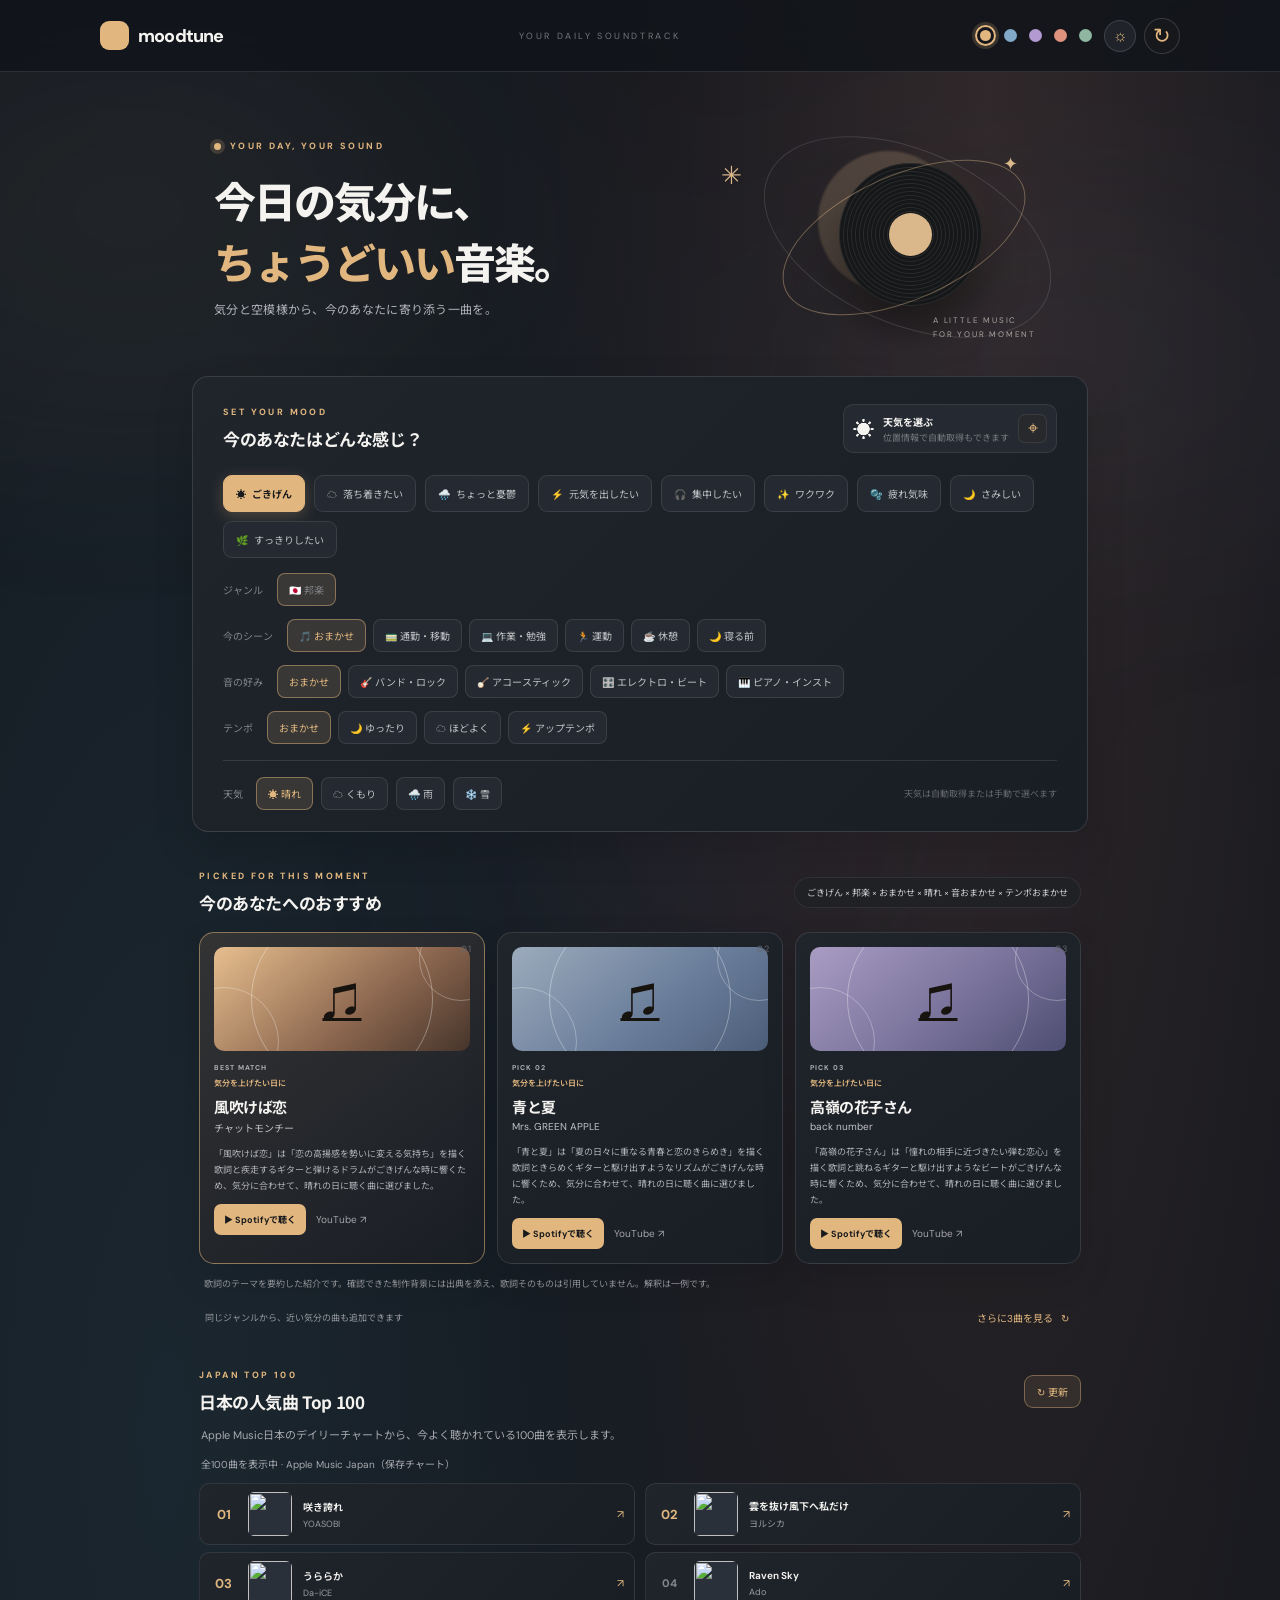
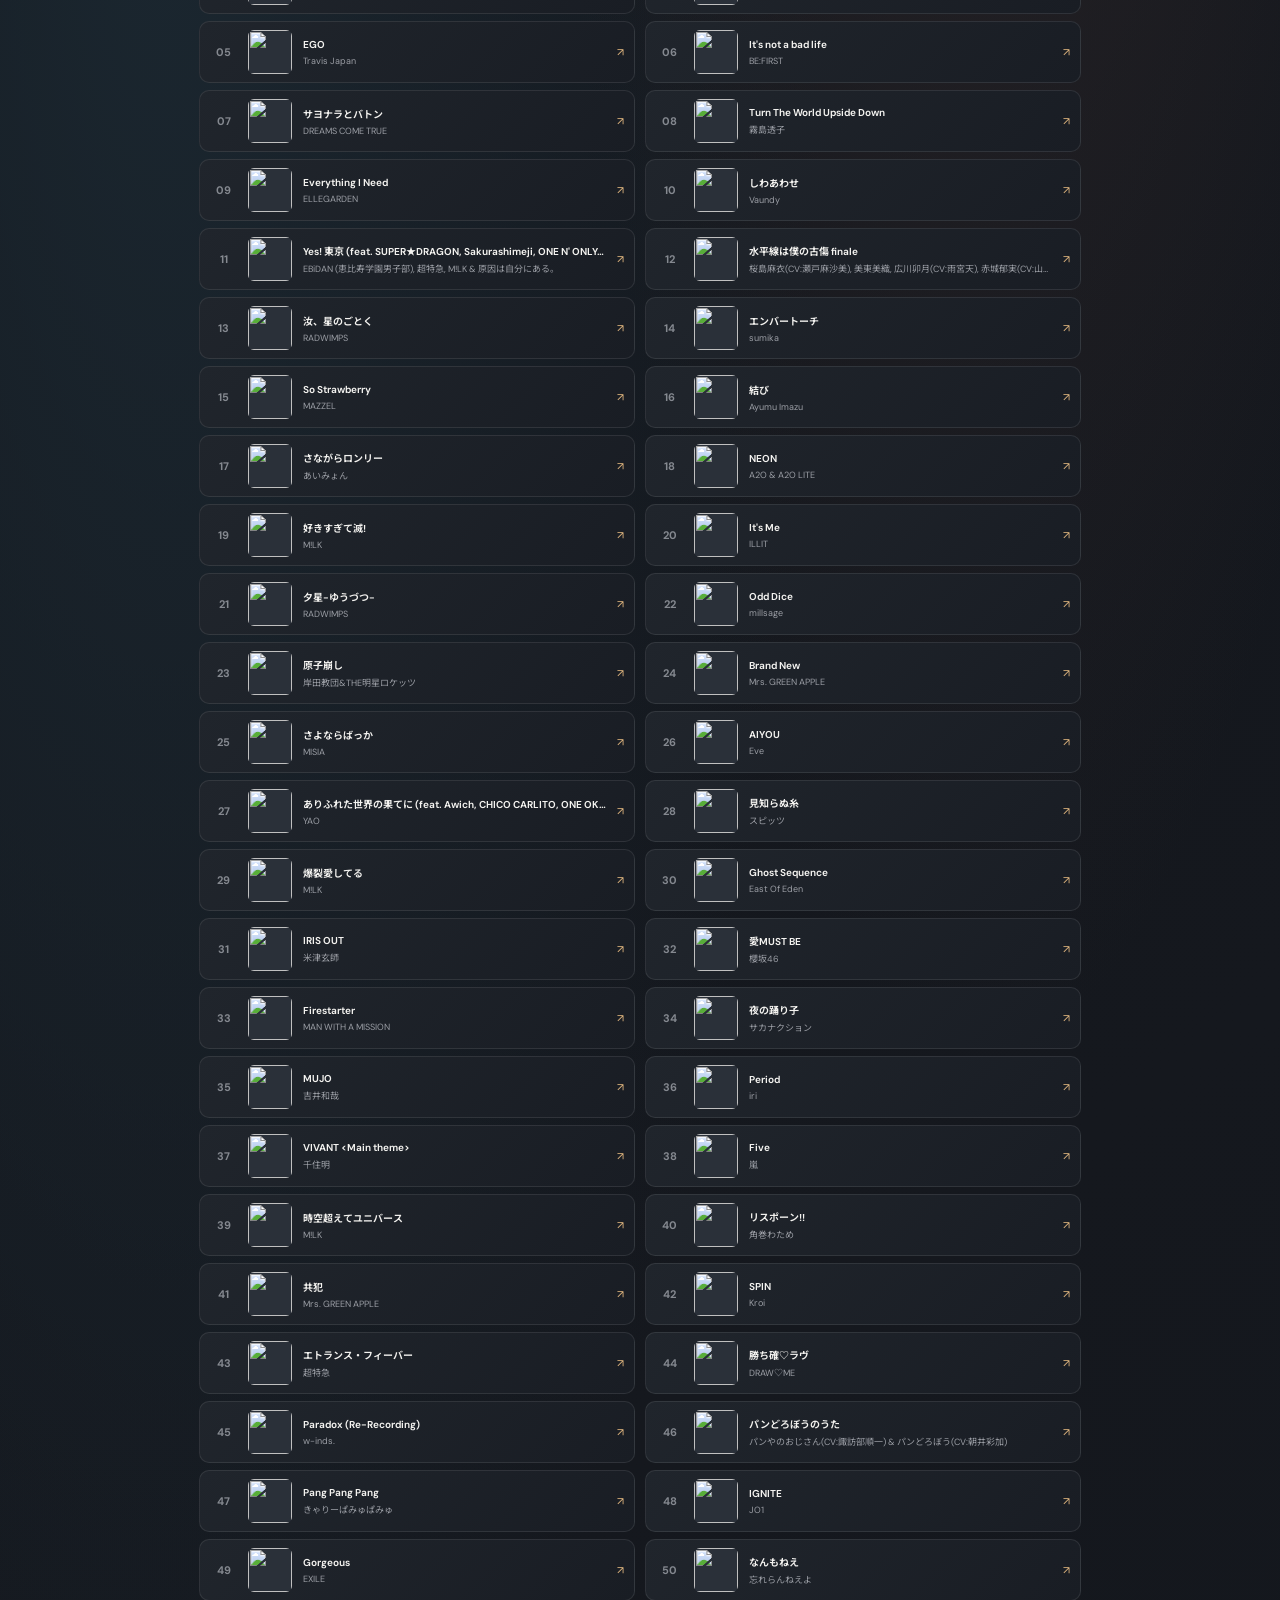
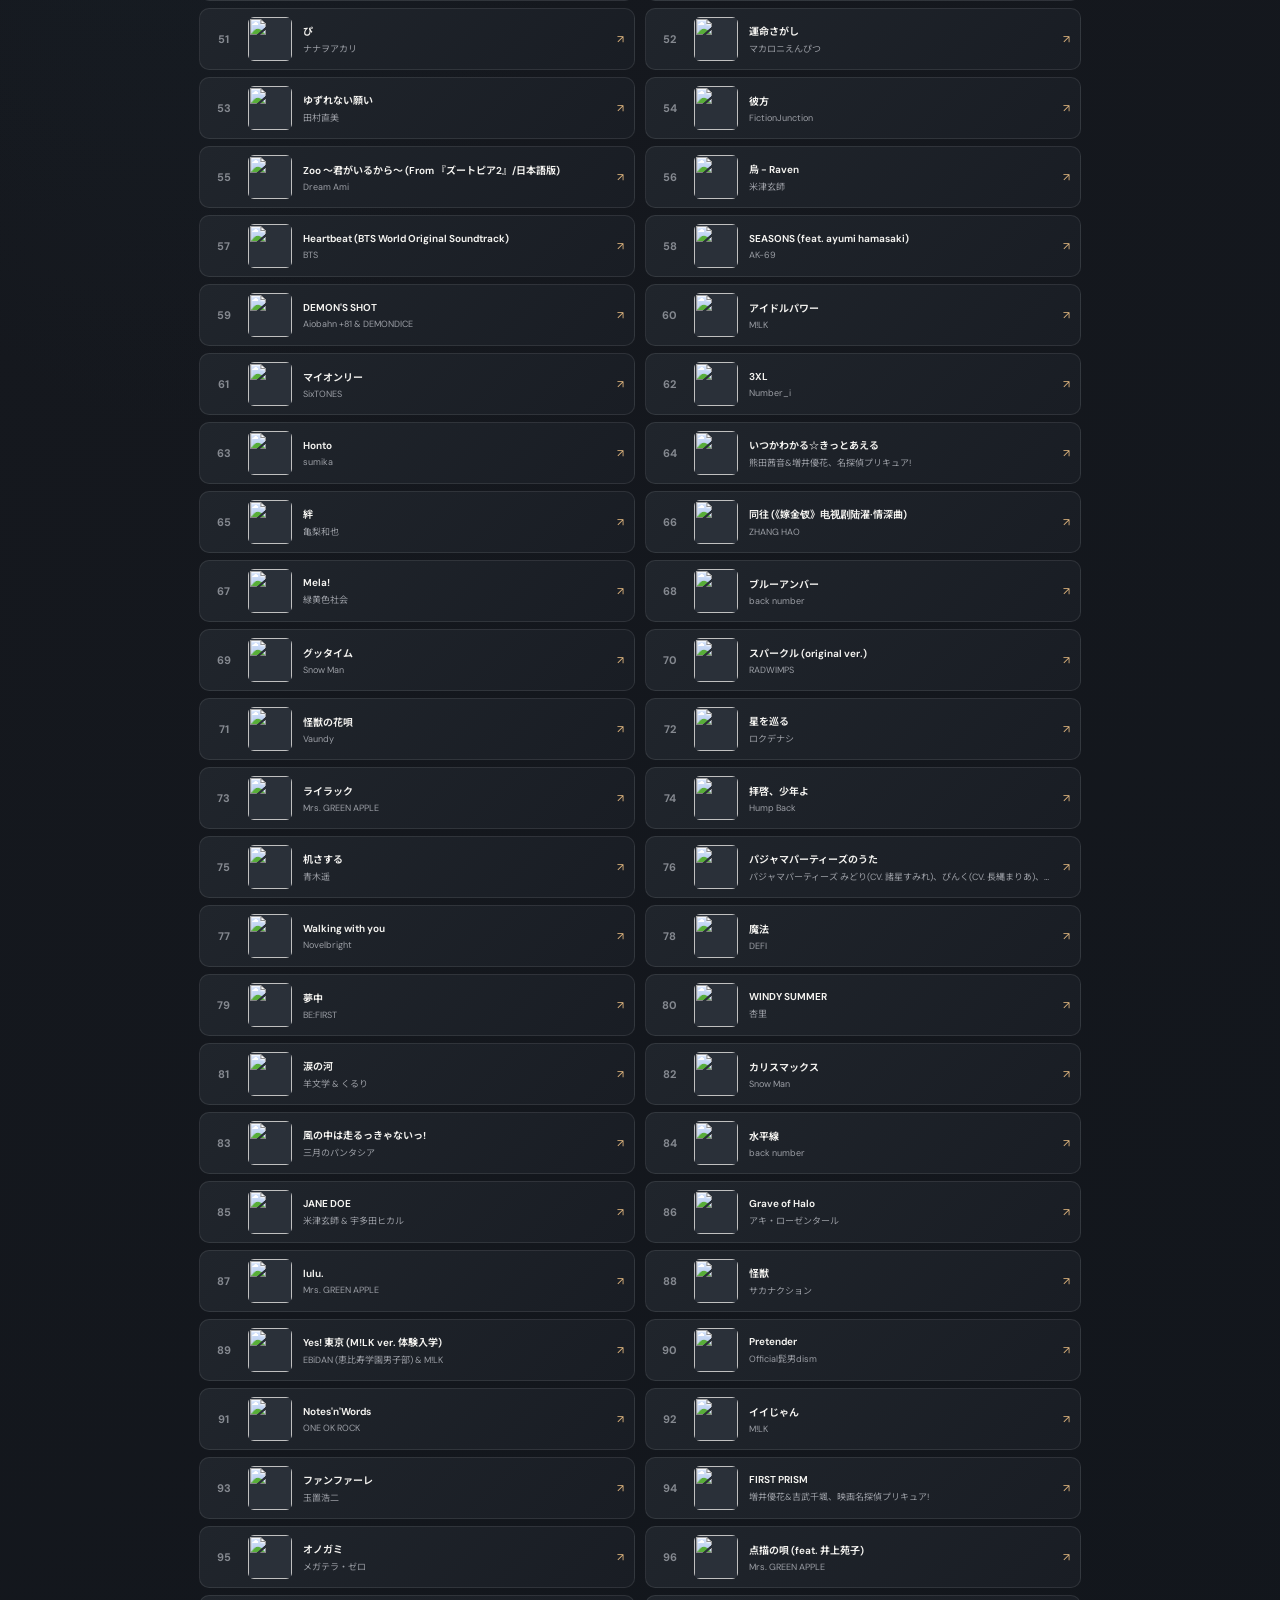
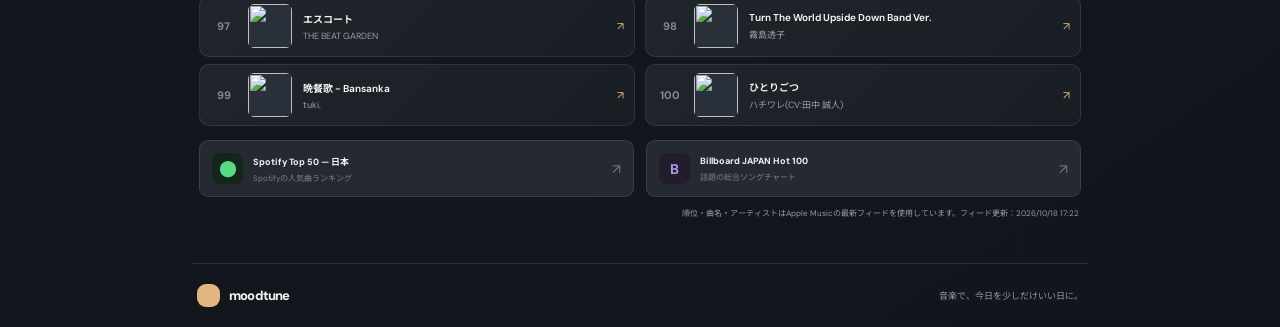
==== commit c69d9a94: "Bust cached app script on Pages" ====
--- a/index.html
+++ b/index.html
@@ -22,4 +22,4 @@
 <section class="recommendation"><div class="section-top"><div><div class="eyebrow muted">PICKED FOR THIS MOMENT</div><h2>今のあなたへのおすすめ</h2></div><span class="personal-tag" id="context-tag">ごきげん × 邦楽 × 晴れ</span></div><div class="track-grid" id="track-grid"></div><p class="theme-note">歌詞のテーマを要約した紹介です。確認できた制作背景には出典を添え、歌詞そのものは引用していません。解釈は一例です。</p><div class="more-row"><span id="more-note">気になる曲を選んで、そのまま聴きにいけます</span><button id="another">さらに3曲を見る <span>↻</span></button></div></section>
 <section class="trending" id="japan-top-100"><div class="section-top"><div><div class="eyebrow muted">JAPAN TOP 100</div><h2>日本の人気曲 Top 100</h2></div><button class="chart-refresh" id="refresh-chart" type="button">↻ 更新</button></div><p class="chart-lead">Apple Music日本のデイリーチャートから、今よく聴かれている100曲を表示します。</p><div class="chart-status" id="chart-status" aria-live="polite">最新チャートを読み込み中…</div><ol class="top100-list" id="top100-list" aria-label="Apple Music日本 Top 100"></ol><div class="chart-fallback" id="chart-fallback" hidden><p>ランキングを読み込めませんでした。Apple Musicの最新チャートはこちらから確認できます。</p><a href="https://music.apple.com/jp/playlist/%E3%83%88%E3%83%83%E3%83%97100-%E6%97%A5%E6%9C%AC/pl.043a2c9876114d95a4659988497567be" target="_blank" rel="noreferrer">Apple Musicで日本のチャートを見る ↗</a></div><div class="chart-links"><a href="https://open.spotify.com/playlist/37i9dQZEVXbKqiTGXuCOsB" target="_blank" rel="noreferrer"><span class="chart-logo spotify">●</span><span><b>Spotify Top 50 — 日本</b><small>Spotifyの人気曲ランキング</small></span><span class="arrow">↗</span></a><a href="https://www.billboard-japan.com/charts/detail?a=hot100" target="_blank" rel="noreferrer"><span class="chart-logo billboard">B</span><span><b>Billboard JAPAN Hot 100</b><small>話題の総合ソングチャート</small></span><span class="arrow">↗</span></a></div><p class="chart-note">順位・曲名・アーティストはApple Musicの最新フィードを使用しています。フィード更新：<time id="chart-updated">取得中</time></p></section>
 <footer><a class="brand" href="#top"><span class="brand-mark">♫</span> moodtune</a><span>音楽で、今日を少しだけいい日に。</span></footer>
-</main><div class="toast" id="toast" role="status"></div><script src="app.js"></script></body></html>
+</main><div class="toast" id="toast" role="status"></div><script src="app.js?v=20261018-4"></script></body></html>
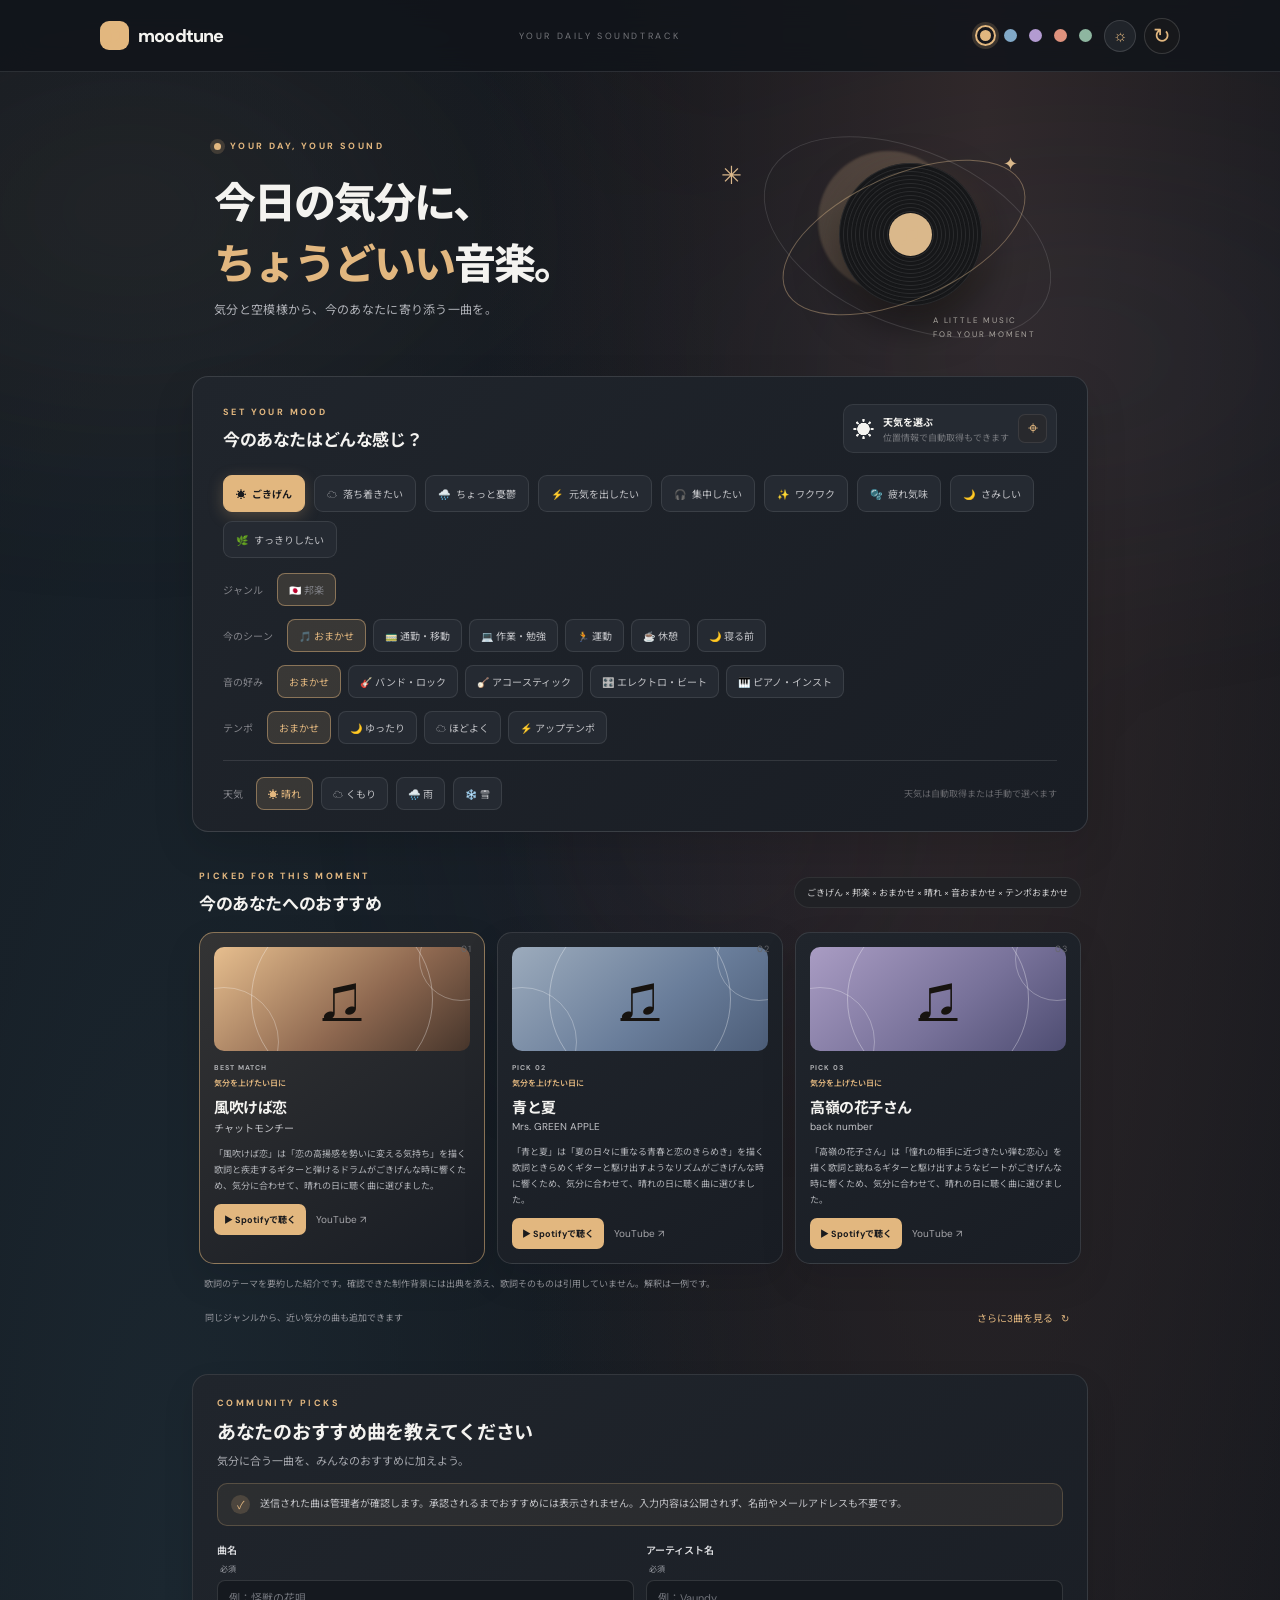
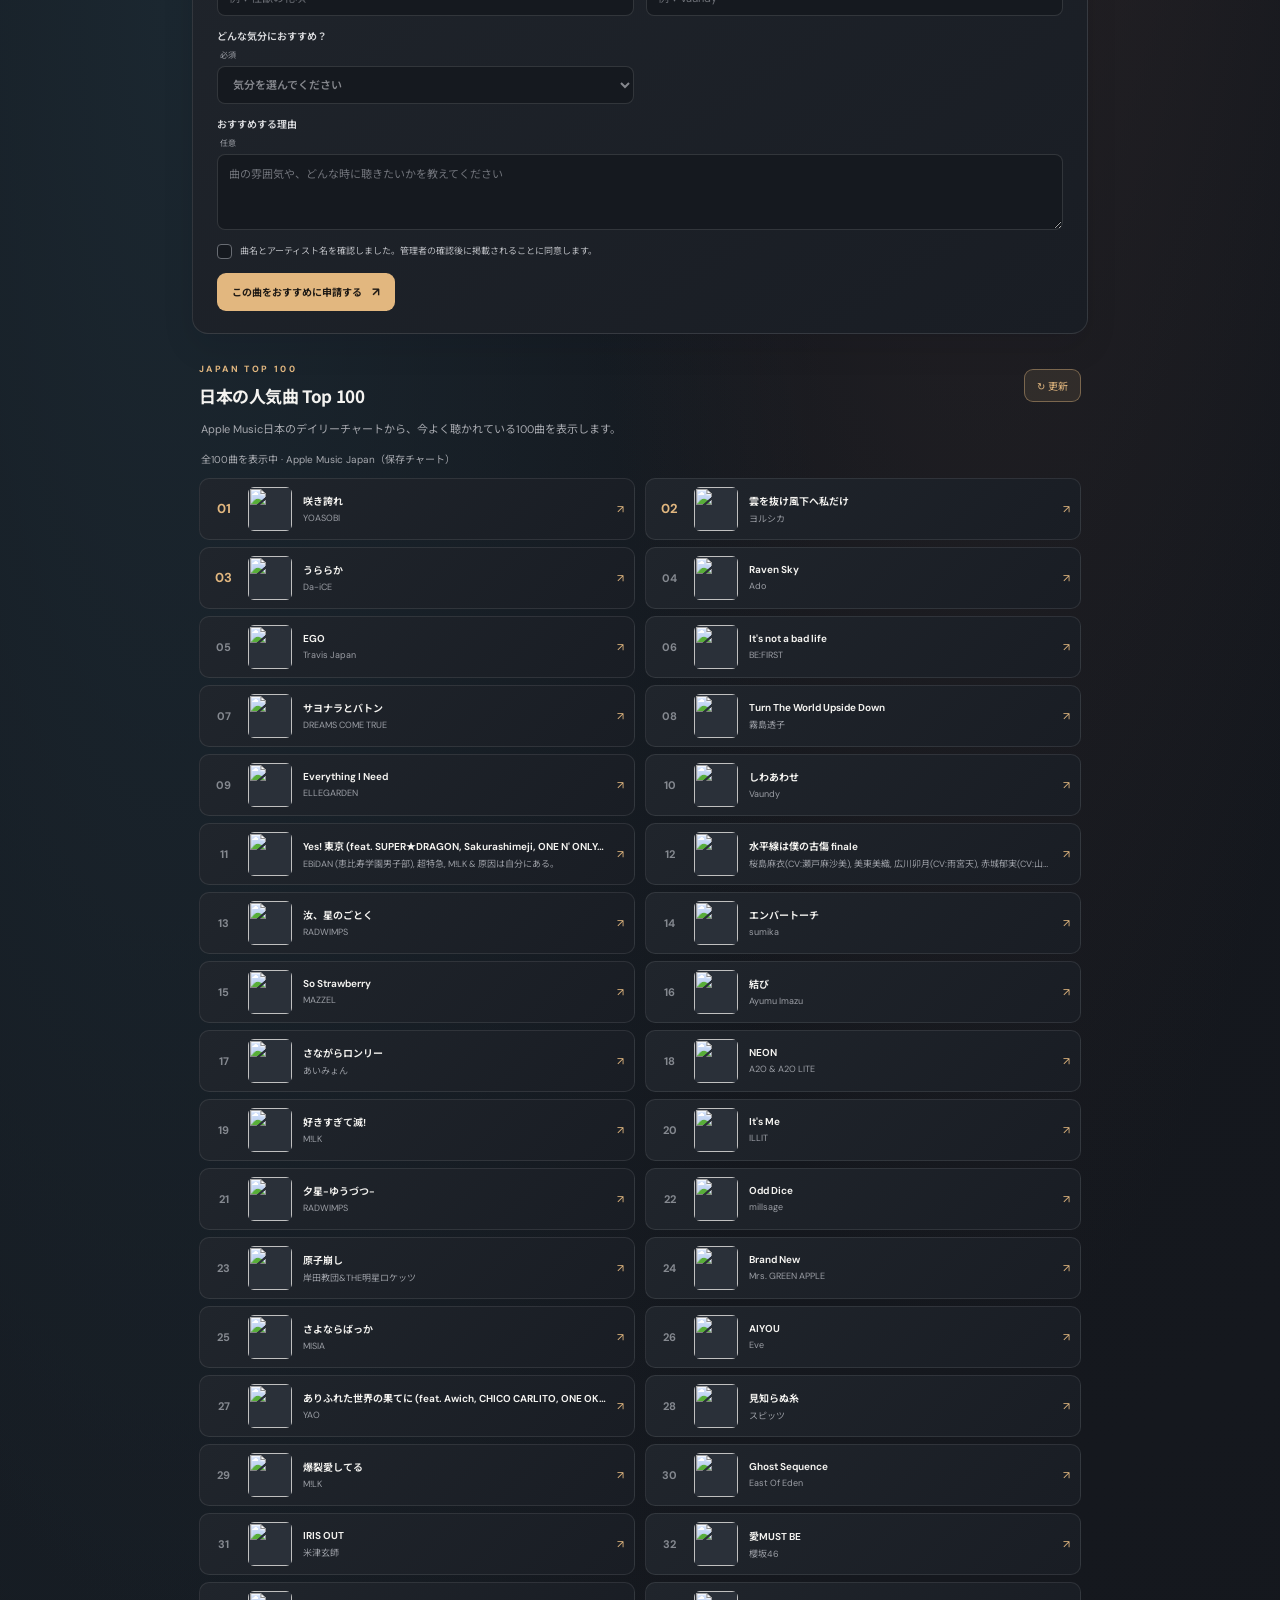
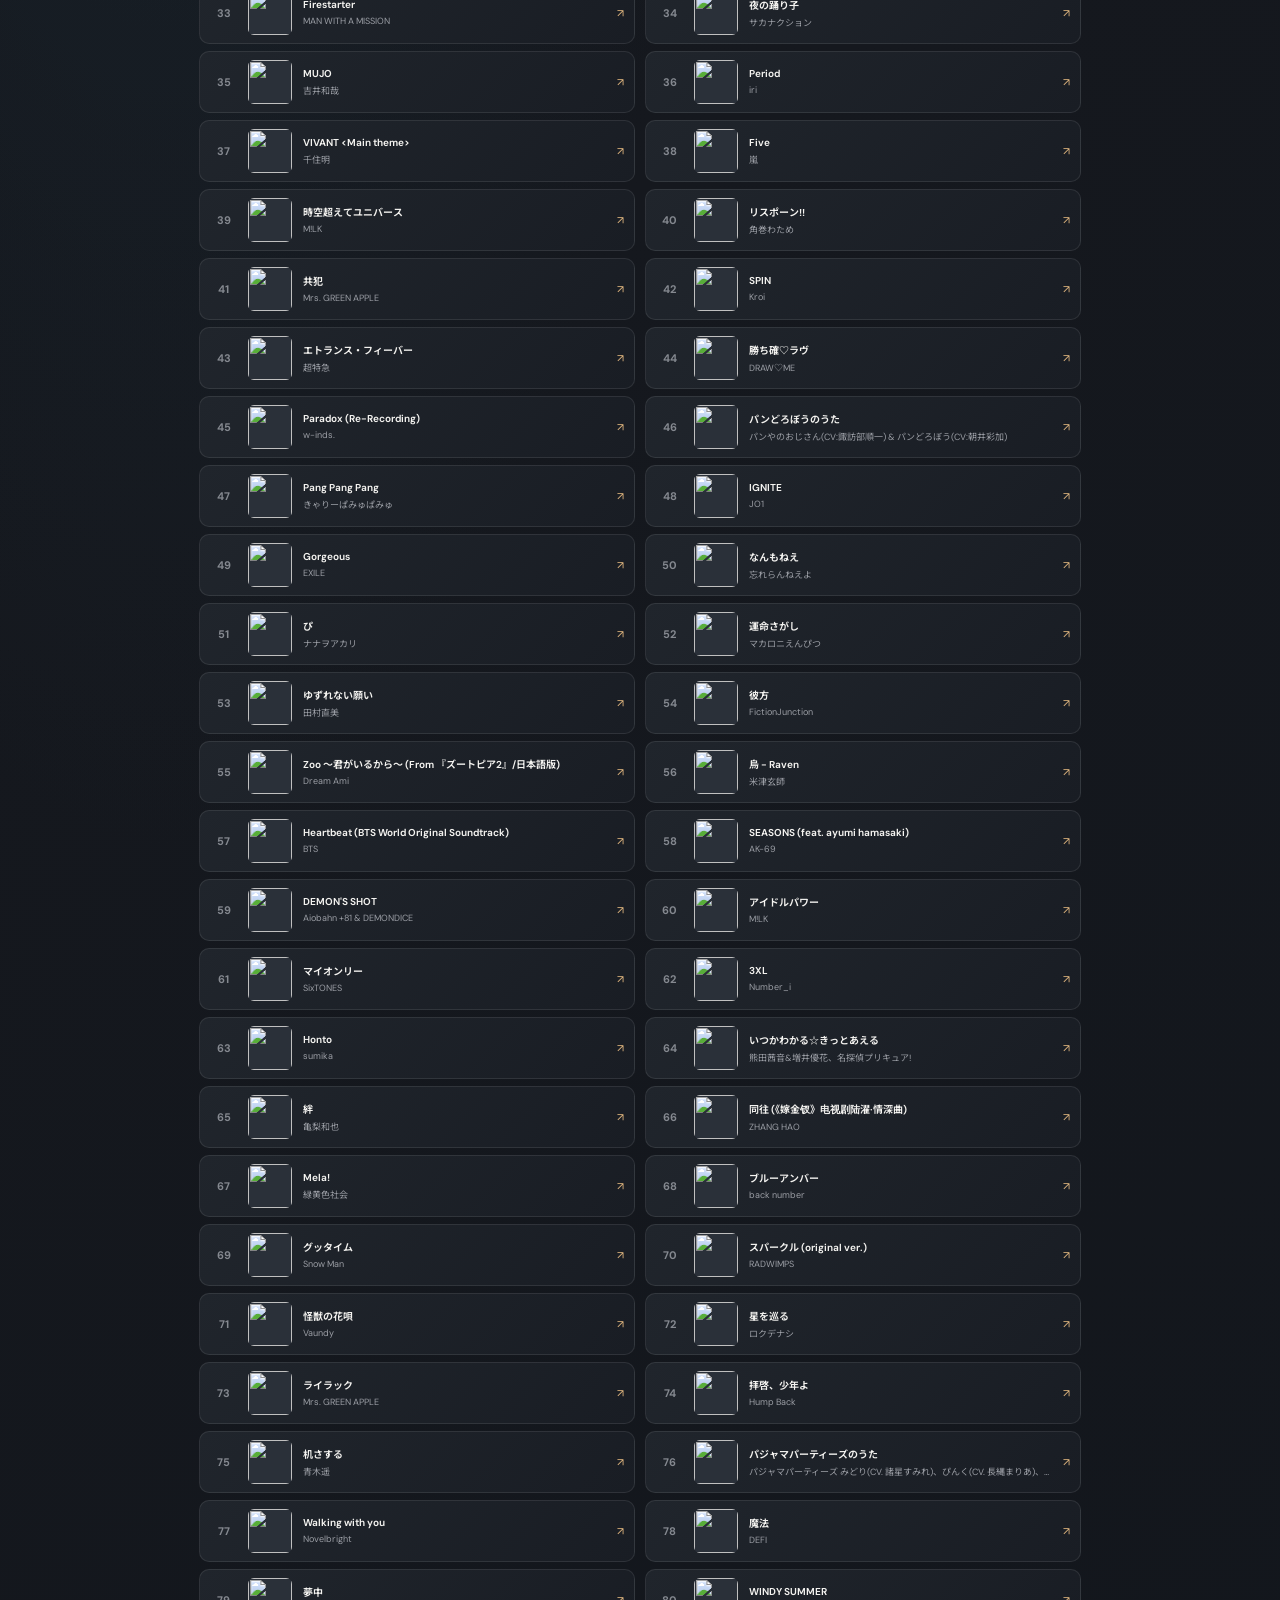
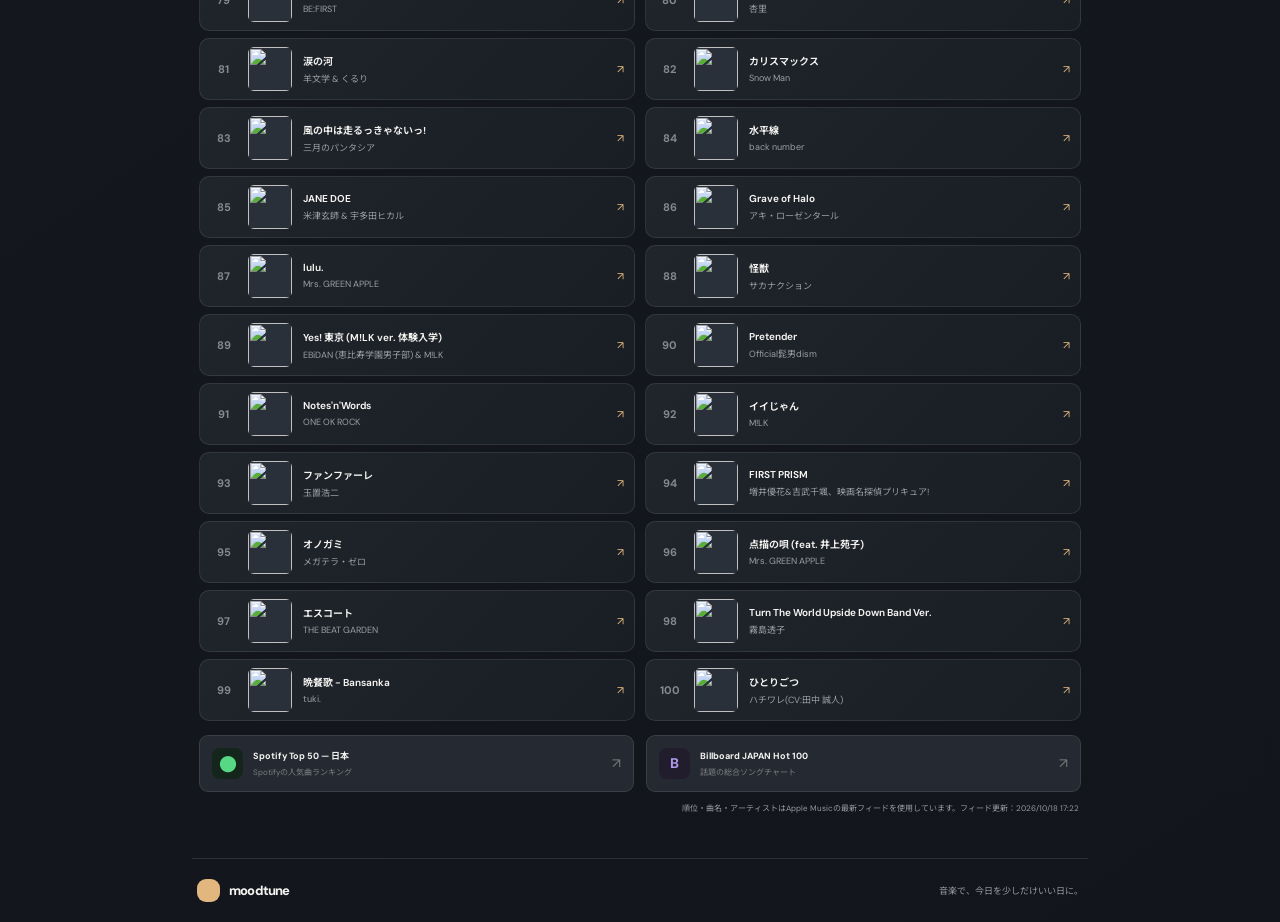
==== commit 73b2bc5f: "Add moderated song suggestion form" ====
--- a/index.html
+++ b/index.html
@@ -6,7 +6,7 @@
 <meta property="og:type" content="website"><meta property="og:title" content="moodtune — 今日の気分に、ちょうどいい音楽。"><meta property="og:description" content="気分と空模様、音の好みから、今のあなたに寄り添う邦楽を見つけよう。">
 <meta name="twitter:card" content="summary"><title>moodtune — 今日の気分に、ちょうどいい音楽。</title>
 <link rel="icon" href="data:image/svg+xml,%3Csvg xmlns='http://www.w3.org/2000/svg' viewBox='0 0 64 64'%3E%3Crect width='64' height='64' rx='18' fill='%2315191f'/%3E%3Ctext x='50%25' y='54%25' dominant-baseline='middle' text-anchor='middle' font-size='40' fill='%23e2b77f'%3E%E2%99%AB%3C/text%3E%3C/svg%3E">
-<link rel="preconnect" href="https://fonts.googleapis.com"><link rel="preconnect" href="https://fonts.gstatic.com" crossorigin><link href="https://fonts.googleapis.com/css2?family=DM+Sans:wght@400;500;600;700&family=Noto+Sans+JP:wght@400;500;600;700;800&display=swap" rel="stylesheet"><link rel="stylesheet" href="style.css">
+<link rel="preconnect" href="https://fonts.googleapis.com"><link rel="preconnect" href="https://fonts.gstatic.com" crossorigin><link href="https://fonts.googleapis.com/css2?family=DM+Sans:wght@400;500;600;700&family=Noto+Sans+JP:wght@400;500;600;700;800&display=swap" rel="stylesheet"><link rel="stylesheet" href="style.css?v=20261018-7">
 </head>
 <body data-theme="dark">
 <header class="topbar"><a class="brand" href="#top"><span class="brand-mark">♫</span> moodtune</a><span class="top-note">YOUR DAILY SOUNDTRACK</span><div class="header-tools"><div class="header-palette" role="group" aria-label="アクセントカラー"><button class="color-choice active" data-color="#e2b77f" aria-label="アンバー" title="アンバー"><i></i></button><button class="color-choice" data-color="#82a9c8" aria-label="オーシャンブルー" title="オーシャンブルー"><i></i></button><button class="color-choice" data-color="#b39bd1" aria-label="ラベンダー" title="ラベンダー"><i></i></button><button class="color-choice" data-color="#df927d" aria-label="コーラル" title="コーラル"><i></i></button><button class="color-choice" data-color="#8eb6a0" aria-label="セージ" title="セージ"><i></i></button></div><button class="theme-toggle" id="theme-toggle" aria-label="背景をライトに切り替える" title="背景を切り替え">☼</button><button class="icon-button" id="refresh" aria-label="おすすめを更新">↻</button></div></header>
@@ -20,6 +20,7 @@
 <div class="activity-row tempo-row" role="group" aria-label="曲のテンポ"><span>テンポ</span><button class="activity-choice active" data-tempo="any">おまかせ</button><button class="activity-choice" data-tempo="slow">🌙 ゆったり</button><button class="activity-choice" data-tempo="mid">☁️ ほどよく</button><button class="activity-choice" data-tempo="fast">⚡ アップテンポ</button></div>
 <div class="weather-options"><span>天気</span><button class="weather-choice active" data-weather="sunny">☀️ 晴れ</button><button class="weather-choice" data-weather="cloudy">☁️ くもり</button><button class="weather-choice" data-weather="rainy">🌧️ 雨</button><button class="weather-choice" data-weather="snowy">❄️ 雪</button><span class="weather-tip">天気は自動取得または手動で選べます</span></div></section>
 <section class="recommendation"><div class="section-top"><div><div class="eyebrow muted">PICKED FOR THIS MOMENT</div><h2>今のあなたへのおすすめ</h2></div><span class="personal-tag" id="context-tag">ごきげん × 邦楽 × 晴れ</span></div><div class="track-grid" id="track-grid"></div><p class="theme-note">歌詞のテーマを要約した紹介です。確認できた制作背景には出典を添え、歌詞そのものは引用していません。解釈は一例です。</p><div class="more-row"><span id="more-note">気になる曲を選んで、そのまま聴きにいけます</span><button id="another">さらに3曲を見る <span>↻</span></button></div></section>
+<section class="song-submit" id="song-submit"><div class="eyebrow muted">COMMUNITY PICKS</div><h2>あなたのおすすめ曲を教えてください</h2><p class="submit-lead">気分に合う一曲を、みんなのおすすめに加えよう。</p><div class="submit-notice"><span>✓</span><p>送信された曲は管理者が確認します。承認されるまでおすすめには表示されません。入力内容は公開されず、名前やメールアドレスも不要です。</p></div><form class="song-form" name="song-suggestions" method="POST" data-netlify="true" netlify-honeypot="bot-field" action="https://darling-blini-1a6fe4.netlify.app/thanks.html" target="_blank" accept-charset="UTF-8"><input type="hidden" name="form-name" value="song-suggestions"><p class="form-honeypot" aria-hidden="true"><label>この欄は空欄のままにしてください<input name="bot-field" tabindex="-1" autocomplete="off"></label></p><div class="form-fields"><label class="form-field">曲名 <span>必須</span><input name="song-title" type="text" maxlength="120" placeholder="例：怪獣の花唄" required></label><label class="form-field">アーティスト名 <span>必須</span><input name="artist-name" type="text" maxlength="120" placeholder="例：Vaundy" required></label><label class="form-field">どんな気分におすすめ？ <span>必須</span><select name="mood-fit" required><option value="" selected disabled>気分を選んでください</option><option>ごきげん</option><option>落ち着きたい</option><option>ちょっと憂鬱</option><option>元気を出したい</option><option>集中したい</option><option>ワクワク</option><option>疲れ気味</option><option>さみしい</option><option>すっきりしたい</option></select></label><label class="form-field form-field-wide">おすすめする理由 <span>任意</span><textarea name="recommendation-note" rows="3" maxlength="500" placeholder="曲の雰囲気や、どんな時に聴きたいかを教えてください"></textarea></label></div><label class="submit-confirm"><input type="checkbox" name="confirm-review" value="checked" required><span>曲名とアーティスト名を確認しました。管理者の確認後に掲載されることに同意します。</span></label><button class="submit-button" type="submit">この曲をおすすめに申請する <span>↗</span></button></form></section>
 <section class="trending" id="japan-top-100"><div class="section-top"><div><div class="eyebrow muted">JAPAN TOP 100</div><h2>日本の人気曲 Top 100</h2></div><button class="chart-refresh" id="refresh-chart" type="button">↻ 更新</button></div><p class="chart-lead">Apple Music日本のデイリーチャートから、今よく聴かれている100曲を表示します。</p><div class="chart-status" id="chart-status" aria-live="polite">最新チャートを読み込み中…</div><ol class="top100-list" id="top100-list" aria-label="Apple Music日本 Top 100"></ol><div class="chart-fallback" id="chart-fallback" hidden><p>ランキングを読み込めませんでした。Apple Musicの最新チャートはこちらから確認できます。</p><a href="https://music.apple.com/jp/playlist/%E3%83%88%E3%83%83%E3%83%97100-%E6%97%A5%E6%9C%AC/pl.043a2c9876114d95a4659988497567be" target="_blank" rel="noreferrer">Apple Musicで日本のチャートを見る ↗</a></div><div class="chart-links"><a href="https://open.spotify.com/playlist/37i9dQZEVXbKqiTGXuCOsB" target="_blank" rel="noreferrer"><span class="chart-logo spotify">●</span><span><b>Spotify Top 50 — 日本</b><small>Spotifyの人気曲ランキング</small></span><span class="arrow">↗</span></a><a href="https://www.billboard-japan.com/charts/detail?a=hot100" target="_blank" rel="noreferrer"><span class="chart-logo billboard">B</span><span><b>Billboard JAPAN Hot 100</b><small>話題の総合ソングチャート</small></span><span class="arrow">↗</span></a></div><p class="chart-note">順位・曲名・アーティストはApple Musicの最新フィードを使用しています。フィード更新：<time id="chart-updated">取得中</time></p></section>
 <footer><a class="brand" href="#top"><span class="brand-mark">♫</span> moodtune</a><span>音楽で、今日を少しだけいい日に。</span></footer>
 </main><div class="toast" id="toast" role="status"></div><script src="app.js?v=20261018-4"></script></body></html>
--- a/style.css
+++ b/style.css
@@ -49,3 +49,7 @@
 body[data-theme="light"] .genre-fixed{color:#514436;border-color:color-mix(in srgb,var(--accent,#e2b77f) 64%,white);background:color-mix(in srgb,var(--accent,#e2b77f) 16%,white)}
 .chart-lead{margin:12px 2px 0;color:#a7a9af;font-size:11px;line-height:1.7}.chart-refresh{border:1px solid color-mix(in srgb,var(--accent,#e2b77f) 42%,transparent);border-radius:9px;padding:8px 12px;background:color-mix(in srgb,var(--accent,#e2b77f) 10%,transparent);color:var(--accent,#e2b77f);font:inherit;font-size:10px;cursor:pointer}.chart-refresh:hover{background:color-mix(in srgb,var(--accent,#e2b77f) 18%,transparent)}.chart-refresh:disabled{opacity:.55;cursor:wait}.chart-status{margin:12px 2px 0;color:#a7a9af;font-size:10px}.top100-list{list-style:none;padding:0;margin:12px 0 0;display:grid;grid-template-columns:repeat(2,minmax(0,1fr));gap:7px 10px;counter-reset:chart}.top100-item{min-width:0}.top100-link{min-height:62px;display:flex;align-items:center;gap:11px;padding:8px 10px;border:1px solid #ffffff17;border-radius:10px;background:linear-gradient(135deg,#20252c,#191d24);color:var(--ink);text-decoration:none;transition:transform .18s,border-color .18s,background .18s}.top100-link:hover{transform:translateY(-2px);border-color:color-mix(in srgb,var(--accent,#e2b77f) 60%,transparent)}.top100-rank{width:27px;flex:none;text-align:center;font-size:11px;font-weight:700;color:#858990;font-variant-numeric:tabular-nums}.top100-rank-top{color:var(--accent,#e2b77f);font-size:13px}.top100-art{height:44px;width:44px;flex:none;object-fit:cover;border-radius:6px;background:#2a3039}.top100-details{display:flex;flex-direction:column;gap:4px;min-width:0;flex:1}.top100-title,.top100-artist{overflow:hidden;text-overflow:ellipsis;white-space:nowrap}.top100-title{font-size:10px;font-weight:650}.top100-artist{font-size:9px;color:#9b9ea5}.top100-arrow{color:var(--accent,#e2b77f);font-size:11px}.chart-fallback{margin-top:14px;padding:16px;border:1px solid #ffffff1b;border-radius:10px;color:#b7b9bf;font-size:10px;line-height:1.8}.chart-fallback p{margin:0 0 8px}.chart-fallback a{color:var(--accent,#e2b77f);text-decoration:none}.chart-fallback a:hover{text-decoration:underline}.chart-fallback[hidden]{display:none}body[data-theme="light"] .chart-lead,body[data-theme="light"] .chart-status{color:#72747a}body[data-theme="light"] .top100-link{background:linear-gradient(135deg,#fffefa,#f6f4ef);border-color:#dedbd3}body[data-theme="light"] .top100-link:hover{border-color:color-mix(in srgb,var(--accent,#e2b77f) 65%,white)}body[data-theme="light"] .top100-artist{color:#74767d}body[data-theme="light"] .chart-fallback{border-color:#dedbd3;color:#62646a}
 @media(max-width:650px){.top100-list{grid-template-columns:1fr;gap:6px}.top100-link{min-height:58px}.top100-art{height:40px;width:40px}.chart-lead{font-size:10px}}
+.song-submit{margin-top:34px;padding:22px 24px;border:1px solid #ffffff1b;border-radius:16px;background:linear-gradient(145deg,#20252c,#191d24);box-shadow:0 14px 32px #080b1018}.song-submit h2{margin:8px 0 0;font-size:19px;letter-spacing:-.3px}.submit-lead{margin:7px 0 0;color:#a7a9af;font-size:11px}.submit-notice{display:flex;gap:10px;align-items:flex-start;margin-top:15px;padding:11px 13px;border:1px solid color-mix(in srgb,var(--accent,#e2b77f) 24%,transparent);border-radius:10px;background:color-mix(in srgb,var(--accent,#e2b77f) 7%,transparent)}.submit-notice>span{display:grid;place-items:center;flex:none;width:19px;height:19px;border-radius:50%;background:color-mix(in srgb,var(--accent,#e2b77f) 18%,transparent);color:var(--accent,#e2b77f);font-size:11px}.submit-notice p{margin:0;color:#c2c3c7;font-size:10px;line-height:1.75}.song-form{margin-top:16px}.form-fields{display:grid;grid-template-columns:1fr 1fr;gap:12px}.form-field{display:flex;flex-direction:column;gap:6px;color:#dadbde;font-size:10px;font-weight:600}.form-field>span{display:inline-block;margin-left:3px;color:#9c9fa6;font-size:8px;font-weight:400}.form-field input,.form-field select,.form-field textarea{width:100%;border:1px solid #ffffff20;border-radius:8px;padding:10px 11px;background:#15191f;color:#e9e9eb;font:inherit;font-size:11px;outline:none}.form-field input:focus,.form-field select:focus,.form-field textarea:focus{border-color:color-mix(in srgb,var(--accent,#e2b77f) 62%,transparent);box-shadow:0 0 0 3px color-mix(in srgb,var(--accent,#e2b77f) 12%,transparent)}.form-field input::placeholder,.form-field textarea::placeholder{color:#70737a;font-weight:400}.form-field select:invalid{color:#85878d}.form-field option{background:#20252c;color:#f1f1f2}.form-field textarea{resize:vertical;min-height:74px;line-height:1.65}.form-field-wide{grid-column:1/-1}.submit-confirm{display:flex;align-items:flex-start;gap:8px;margin-top:14px;color:#bcbec3;font-size:9px;line-height:1.65;cursor:pointer}.submit-confirm input{appearance:none;width:15px;height:15px;flex:none;margin:0;border:1px solid #686c73;border-radius:4px;background:#15191f;cursor:pointer}.submit-confirm input:checked{border-color:var(--accent,#e2b77f);background:var(--accent,#e2b77f);box-shadow:inset 0 0 0 3px #15191f}.submit-button{display:flex;align-items:center;gap:10px;margin-top:14px;border:0;border-radius:9px;padding:11px 15px;background:var(--accent,#e2b77f);color:#201b16;font:inherit;font-size:10px;font-weight:700;cursor:pointer;transition:filter .2s,transform .2s}.submit-button:hover{filter:brightness(1.07);transform:translateY(-1px)}.submit-button:disabled{opacity:.55;cursor:wait;transform:none}.submit-button span{font-size:12px}.form-honeypot{position:absolute!important;width:1px;height:1px;overflow:hidden;clip:rect(0,0,0,0);white-space:nowrap}.form-honeypot input{position:absolute;left:-10000px}body[data-theme="light"] .song-submit{background:linear-gradient(145deg,#fffefa,#f6f4ef);border-color:#dedbd3}body[data-theme="light"] .submit-lead{color:#72747a}body[data-theme="light"] .submit-notice p{color:#606269}body[data-theme="light"] .form-field{color:#44464b}body[data-theme="light"] .form-field input,body[data-theme="light"] .form-field select,body[data-theme="light"] .form-field textarea{background:#fffefa;border-color:#dedbd3;color:#292a2e}body[data-theme="light"] .form-field option{background:#fffefa;color:#292a2e}body[data-theme="light"] .submit-confirm{color:#62646a}body[data-theme="light"] .submit-confirm input{background:#fffefa;border-color:#bcb8af}body[data-theme="light"] .submit-confirm input:checked{background:var(--accent,#e2b77f);box-shadow:inset 0 0 0 3px #fffefa}body[data-theme="light"] .submit-button{color:#252321}
+@media(max-width:650px){.song-submit{margin-top:28px;padding:18px 15px}.song-submit h2{font-size:16px}.submit-lead{font-size:10px}.form-fields{grid-template-columns:1fr;gap:10px}.form-field-wide{grid-column:auto}.form-field input,.form-field select,.form-field textarea{padding:10px}.submit-button{width:100%;justify-content:center;padding:12px}}
+.thanks-page{min-height:100vh;display:grid;place-items:center;padding:22px}.thanks-card{max-width:490px;text-align:center;padding:36px 34px;border:1px solid #ffffff1e;border-radius:18px;background:linear-gradient(145deg,#20252c,#191d24);box-shadow:0 20px 50px #080b1033}.thanks-mark{display:grid;place-items:center;width:48px;height:48px;margin:0 auto 20px;border-radius:50%;background:color-mix(in srgb,var(--accent,#e2b77f) 16%,transparent);color:var(--accent,#e2b77f);font-size:21px}.thanks-card .eyebrow{font-size:9px;letter-spacing:1.8px}.thanks-card h1{margin:15px 0 0;font-size:27px;line-height:1.55}.thanks-card h1 em{color:var(--accent,#e2b77f);font-style:normal}.thanks-card p{margin:14px 0 22px;color:#b3b5bc;font-size:11px;line-height:1.9}.thanks-card .listen-button{display:inline-flex;text-decoration:none}body[data-theme="light"] .thanks-card{background:linear-gradient(145deg,#fffefa,#f6f4ef);border-color:#dedbd3}body[data-theme="light"] .thanks-card p{color:#62646a}
+@media(max-width:650px){.thanks-card{padding:28px 20px}.thanks-card h1{font-size:22px}}
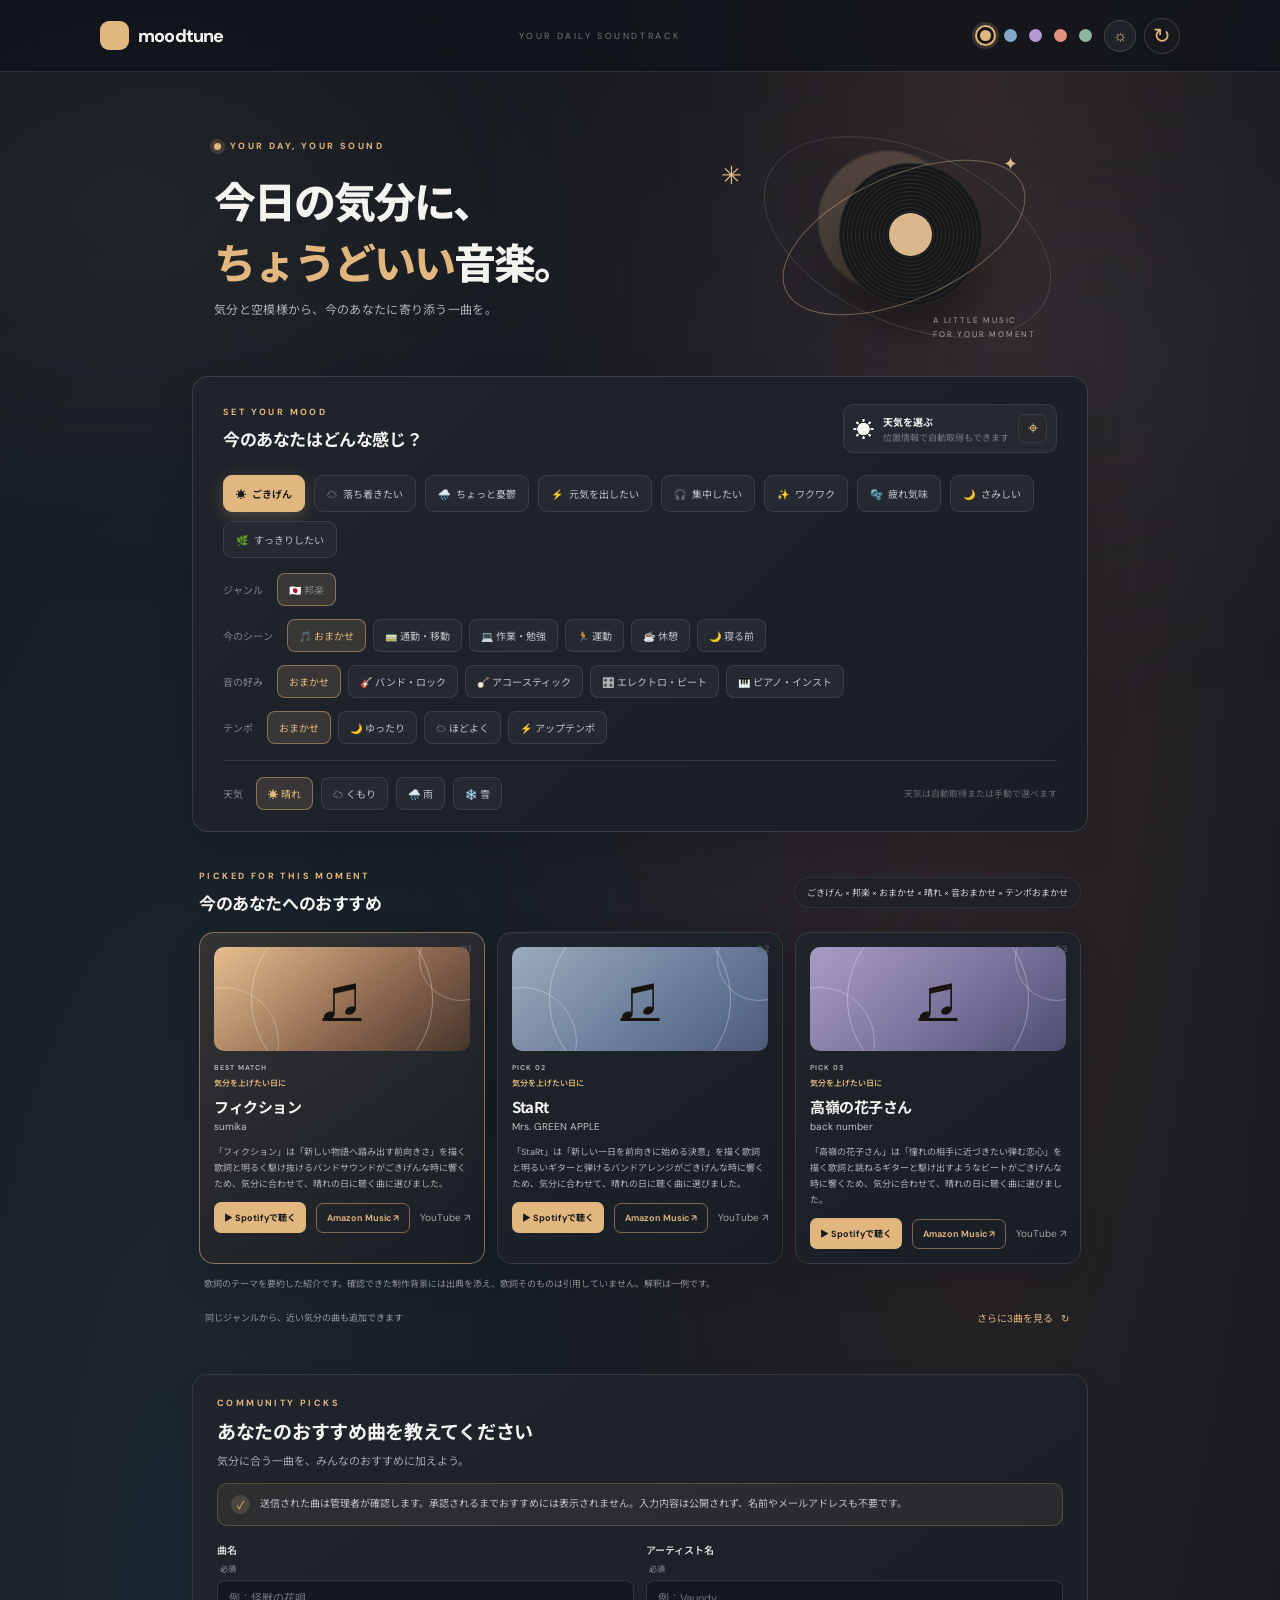
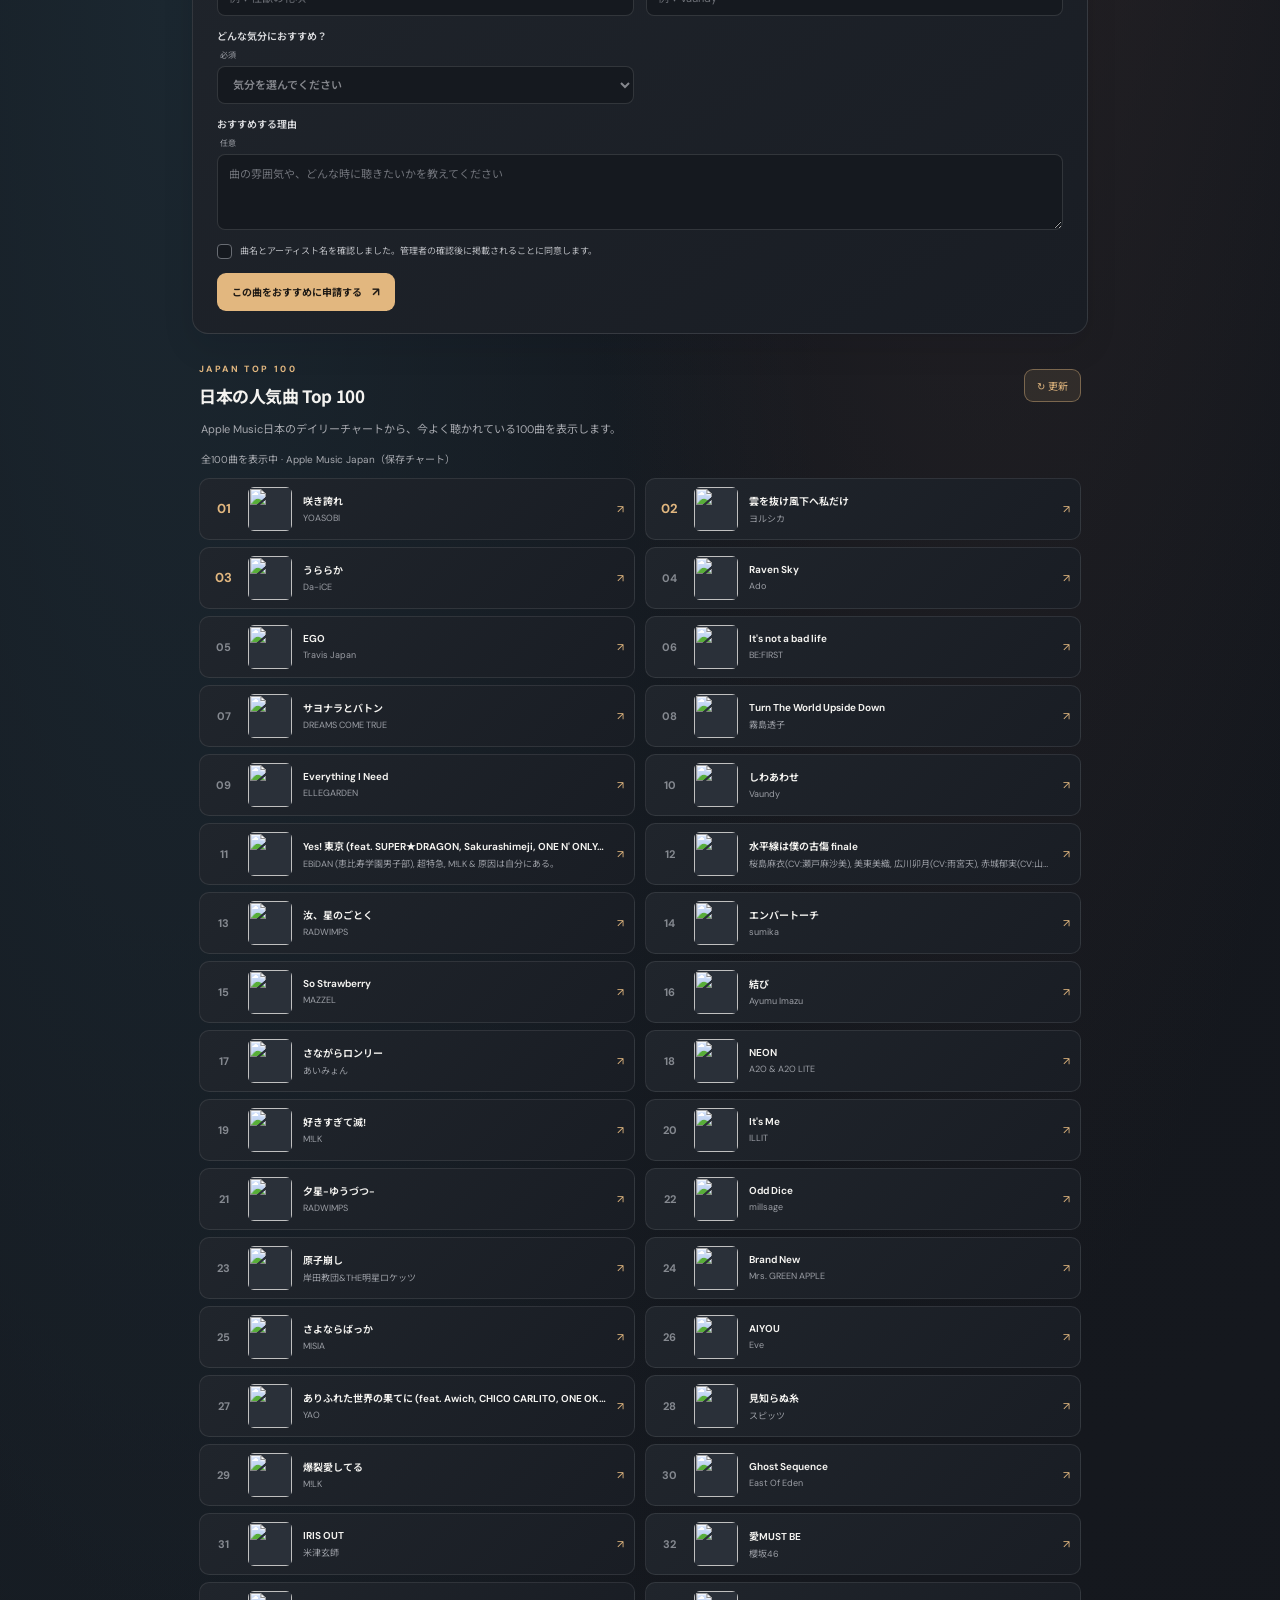
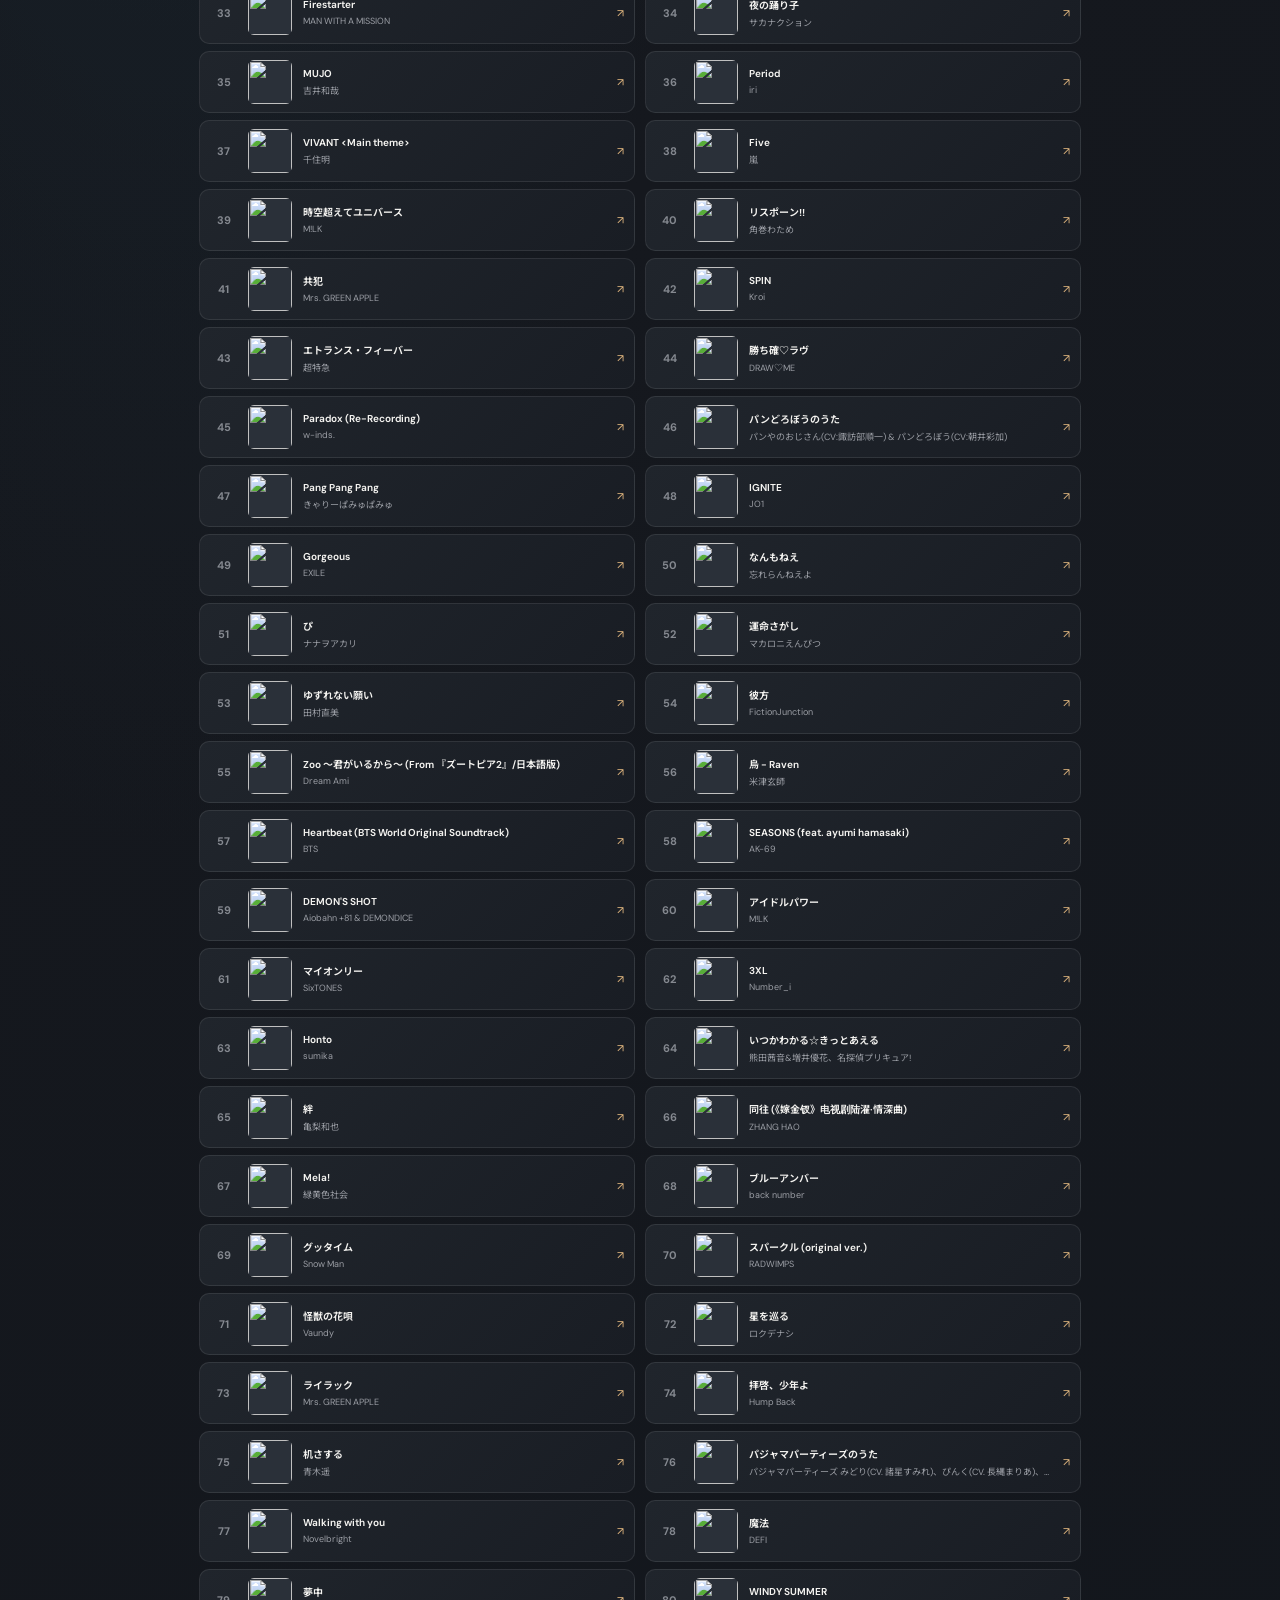
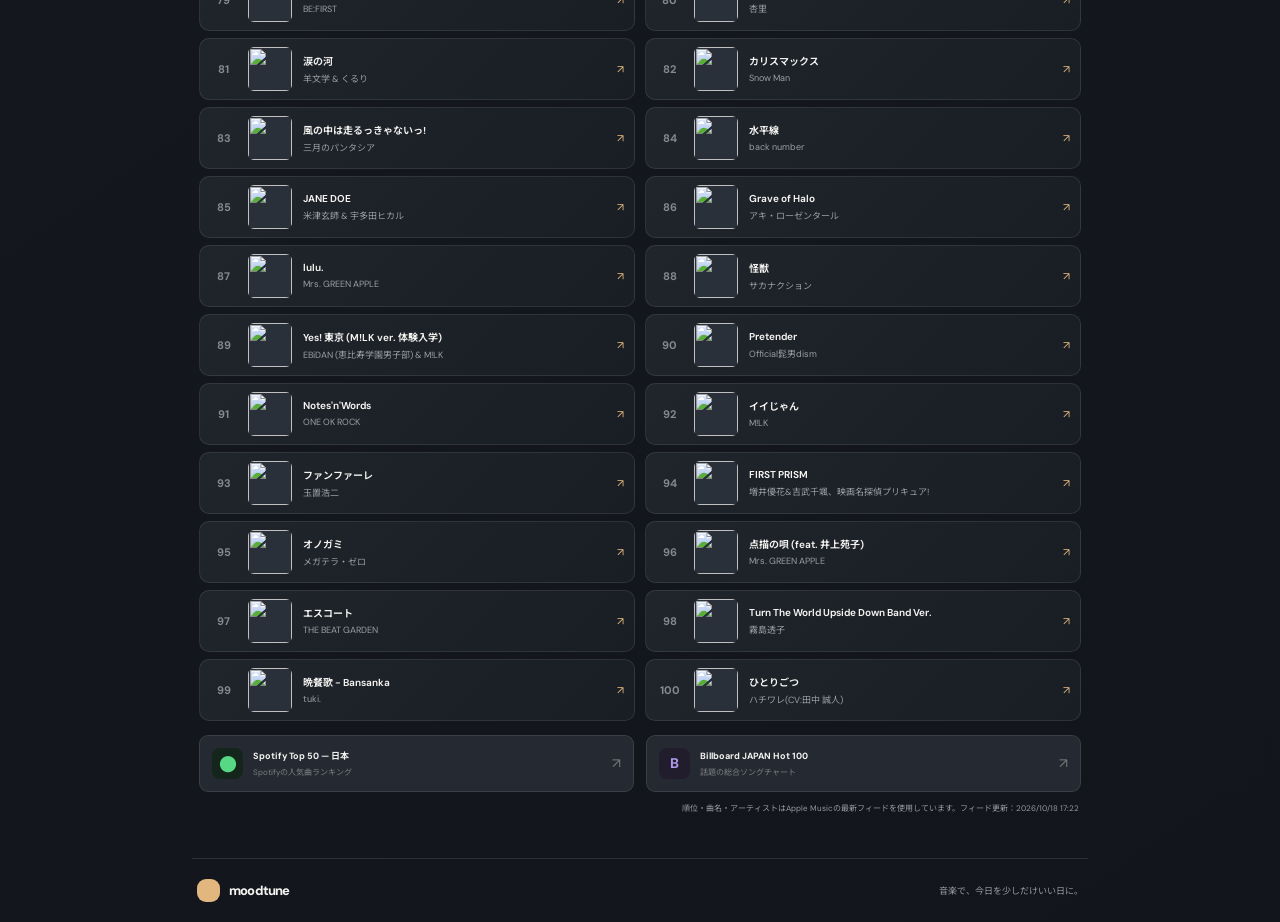
==== commit c71ca1d7: "Improve recommendations and add Amazon Music Separate theme and sound matching, improve pace and act" ====
--- a/index.html
+++ b/index.html
@@ -6,7 +6,7 @@
 <meta property="og:type" content="website"><meta property="og:title" content="moodtune — 今日の気分に、ちょうどいい音楽。"><meta property="og:description" content="気分と空模様、音の好みから、今のあなたに寄り添う邦楽を見つけよう。">
 <meta name="twitter:card" content="summary"><title>moodtune — 今日の気分に、ちょうどいい音楽。</title>
 <link rel="icon" href="data:image/svg+xml,%3Csvg xmlns='http://www.w3.org/2000/svg' viewBox='0 0 64 64'%3E%3Crect width='64' height='64' rx='18' fill='%2315191f'/%3E%3Ctext x='50%25' y='54%25' dominant-baseline='middle' text-anchor='middle' font-size='40' fill='%23e2b77f'%3E%E2%99%AB%3C/text%3E%3C/svg%3E">
-<link rel="preconnect" href="https://fonts.googleapis.com"><link rel="preconnect" href="https://fonts.gstatic.com" crossorigin><link href="https://fonts.googleapis.com/css2?family=DM+Sans:wght@400;500;600;700&family=Noto+Sans+JP:wght@400;500;600;700;800&display=swap" rel="stylesheet"><link rel="stylesheet" href="style.css?v=20261018-7">
+<link rel="preconnect" href="https://fonts.googleapis.com"><link rel="preconnect" href="https://fonts.gstatic.com" crossorigin><link href="https://fonts.googleapis.com/css2?family=DM+Sans:wght@400;500;600;700&family=Noto+Sans+JP:wght@400;500;600;700;800&display=swap" rel="stylesheet"><link rel="stylesheet" href="style.css?v=20261018-8">
 </head>
 <body data-theme="dark">
 <header class="topbar"><a class="brand" href="#top"><span class="brand-mark">♫</span> moodtune</a><span class="top-note">YOUR DAILY SOUNDTRACK</span><div class="header-tools"><div class="header-palette" role="group" aria-label="アクセントカラー"><button class="color-choice active" data-color="#e2b77f" aria-label="アンバー" title="アンバー"><i></i></button><button class="color-choice" data-color="#82a9c8" aria-label="オーシャンブルー" title="オーシャンブルー"><i></i></button><button class="color-choice" data-color="#b39bd1" aria-label="ラベンダー" title="ラベンダー"><i></i></button><button class="color-choice" data-color="#df927d" aria-label="コーラル" title="コーラル"><i></i></button><button class="color-choice" data-color="#8eb6a0" aria-label="セージ" title="セージ"><i></i></button></div><button class="theme-toggle" id="theme-toggle" aria-label="背景をライトに切り替える" title="背景を切り替え">☼</button><button class="icon-button" id="refresh" aria-label="おすすめを更新">↻</button></div></header>
@@ -23,4 +23,4 @@
 <section class="song-submit" id="song-submit"><div class="eyebrow muted">COMMUNITY PICKS</div><h2>あなたのおすすめ曲を教えてください</h2><p class="submit-lead">気分に合う一曲を、みんなのおすすめに加えよう。</p><div class="submit-notice"><span>✓</span><p>送信された曲は管理者が確認します。承認されるまでおすすめには表示されません。入力内容は公開されず、名前やメールアドレスも不要です。</p></div><form class="song-form" name="song-suggestions" method="POST" data-netlify="true" netlify-honeypot="bot-field" action="https://darling-blini-1a6fe4.netlify.app/thanks.html" target="_blank" accept-charset="UTF-8"><input type="hidden" name="form-name" value="song-suggestions"><p class="form-honeypot" aria-hidden="true"><label>この欄は空欄のままにしてください<input name="bot-field" tabindex="-1" autocomplete="off"></label></p><div class="form-fields"><label class="form-field">曲名 <span>必須</span><input name="song-title" type="text" maxlength="120" placeholder="例：怪獣の花唄" required></label><label class="form-field">アーティスト名 <span>必須</span><input name="artist-name" type="text" maxlength="120" placeholder="例：Vaundy" required></label><label class="form-field">どんな気分におすすめ？ <span>必須</span><select name="mood-fit" required><option value="" selected disabled>気分を選んでください</option><option>ごきげん</option><option>落ち着きたい</option><option>ちょっと憂鬱</option><option>元気を出したい</option><option>集中したい</option><option>ワクワク</option><option>疲れ気味</option><option>さみしい</option><option>すっきりしたい</option></select></label><label class="form-field form-field-wide">おすすめする理由 <span>任意</span><textarea name="recommendation-note" rows="3" maxlength="500" placeholder="曲の雰囲気や、どんな時に聴きたいかを教えてください"></textarea></label></div><label class="submit-confirm"><input type="checkbox" name="confirm-review" value="checked" required><span>曲名とアーティスト名を確認しました。管理者の確認後に掲載されることに同意します。</span></label><button class="submit-button" type="submit">この曲をおすすめに申請する <span>↗</span></button></form></section>
 <section class="trending" id="japan-top-100"><div class="section-top"><div><div class="eyebrow muted">JAPAN TOP 100</div><h2>日本の人気曲 Top 100</h2></div><button class="chart-refresh" id="refresh-chart" type="button">↻ 更新</button></div><p class="chart-lead">Apple Music日本のデイリーチャートから、今よく聴かれている100曲を表示します。</p><div class="chart-status" id="chart-status" aria-live="polite">最新チャートを読み込み中…</div><ol class="top100-list" id="top100-list" aria-label="Apple Music日本 Top 100"></ol><div class="chart-fallback" id="chart-fallback" hidden><p>ランキングを読み込めませんでした。Apple Musicの最新チャートはこちらから確認できます。</p><a href="https://music.apple.com/jp/playlist/%E3%83%88%E3%83%83%E3%83%97100-%E6%97%A5%E6%9C%AC/pl.043a2c9876114d95a4659988497567be" target="_blank" rel="noreferrer">Apple Musicで日本のチャートを見る ↗</a></div><div class="chart-links"><a href="https://open.spotify.com/playlist/37i9dQZEVXbKqiTGXuCOsB" target="_blank" rel="noreferrer"><span class="chart-logo spotify">●</span><span><b>Spotify Top 50 — 日本</b><small>Spotifyの人気曲ランキング</small></span><span class="arrow">↗</span></a><a href="https://www.billboard-japan.com/charts/detail?a=hot100" target="_blank" rel="noreferrer"><span class="chart-logo billboard">B</span><span><b>Billboard JAPAN Hot 100</b><small>話題の総合ソングチャート</small></span><span class="arrow">↗</span></a></div><p class="chart-note">順位・曲名・アーティストはApple Musicの最新フィードを使用しています。フィード更新：<time id="chart-updated">取得中</time></p></section>
 <footer><a class="brand" href="#top"><span class="brand-mark">♫</span> moodtune</a><span>音楽で、今日を少しだけいい日に。</span></footer>
-</main><div class="toast" id="toast" role="status"></div><script src="app.js?v=20261018-4"></script></body></html>
+</main><div class="toast" id="toast" role="status"></div><script src="app.js?v=20261018-5"></script></body></html>
--- a/style.css
+++ b/style.css
@@ -53,3 +53,4 @@
 @media(max-width:650px){.song-submit{margin-top:28px;padding:18px 15px}.song-submit h2{font-size:16px}.submit-lead{font-size:10px}.form-fields{grid-template-columns:1fr;gap:10px}.form-field-wide{grid-column:auto}.form-field input,.form-field select,.form-field textarea{padding:10px}.submit-button{width:100%;justify-content:center;padding:12px}}
 .thanks-page{min-height:100vh;display:grid;place-items:center;padding:22px}.thanks-card{max-width:490px;text-align:center;padding:36px 34px;border:1px solid #ffffff1e;border-radius:18px;background:linear-gradient(145deg,#20252c,#191d24);box-shadow:0 20px 50px #080b1033}.thanks-mark{display:grid;place-items:center;width:48px;height:48px;margin:0 auto 20px;border-radius:50%;background:color-mix(in srgb,var(--accent,#e2b77f) 16%,transparent);color:var(--accent,#e2b77f);font-size:21px}.thanks-card .eyebrow{font-size:9px;letter-spacing:1.8px}.thanks-card h1{margin:15px 0 0;font-size:27px;line-height:1.55}.thanks-card h1 em{color:var(--accent,#e2b77f);font-style:normal}.thanks-card p{margin:14px 0 22px;color:#b3b5bc;font-size:11px;line-height:1.9}.thanks-card .listen-button{display:inline-flex;text-decoration:none}body[data-theme="light"] .thanks-card{background:linear-gradient(145deg,#fffefa,#f6f4ef);border-color:#dedbd3}body[data-theme="light"] .thanks-card p{color:#62646a}
 @media(max-width:650px){.thanks-card{padding:28px 20px}.thanks-card h1{font-size:22px}}
+.amazon-link{display:inline-flex;align-items:center;border:1px solid color-mix(in srgb,var(--accent,#e2b77f) 48%,transparent);border-radius:7px;padding:8px 10px;color:var(--accent,#e2b77f);text-decoration:none;font-size:9px;font-weight:650;transition:background .2s,border-color .2s,transform .2s}.amazon-link:hover{background:color-mix(in srgb,var(--accent,#e2b77f) 12%,transparent);border-color:var(--accent,#e2b77f);transform:translateY(-1px)}body[data-theme="light"] .amazon-link{color:#695234;border-color:#b8a17f}
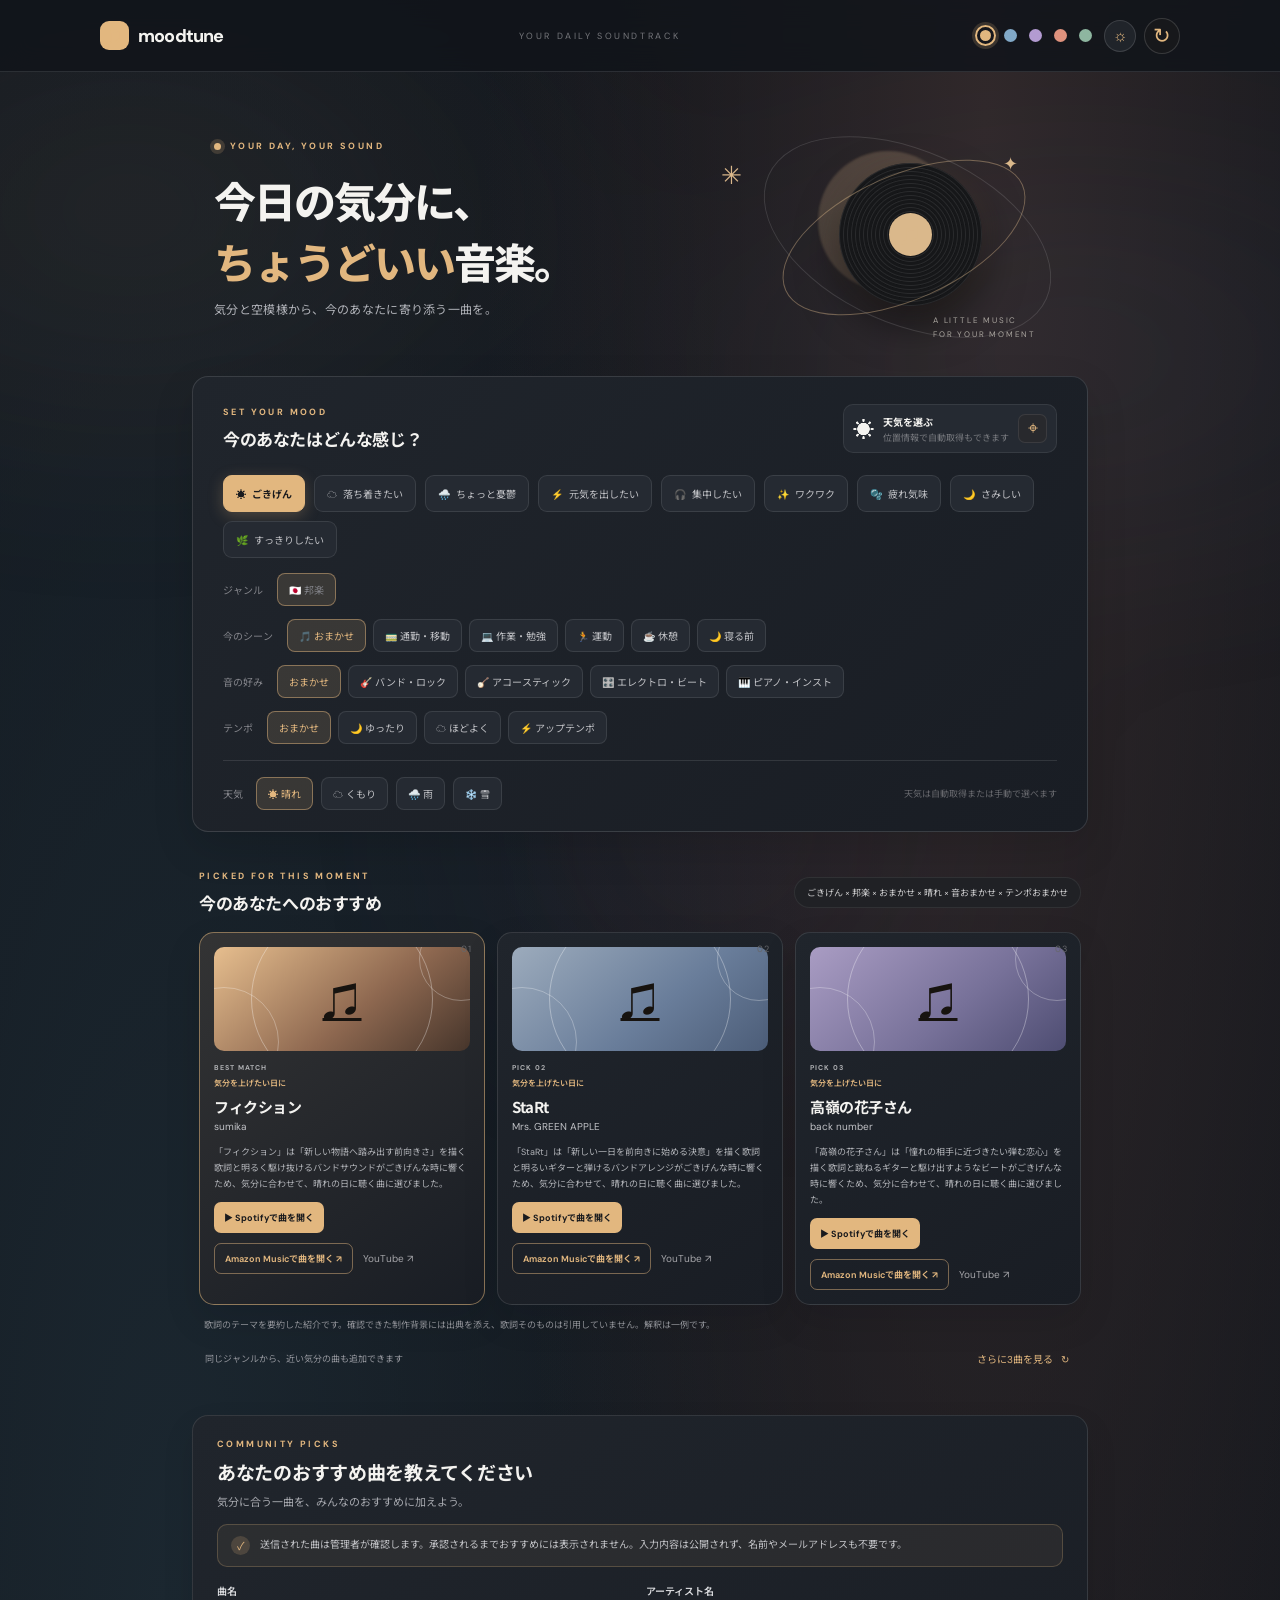
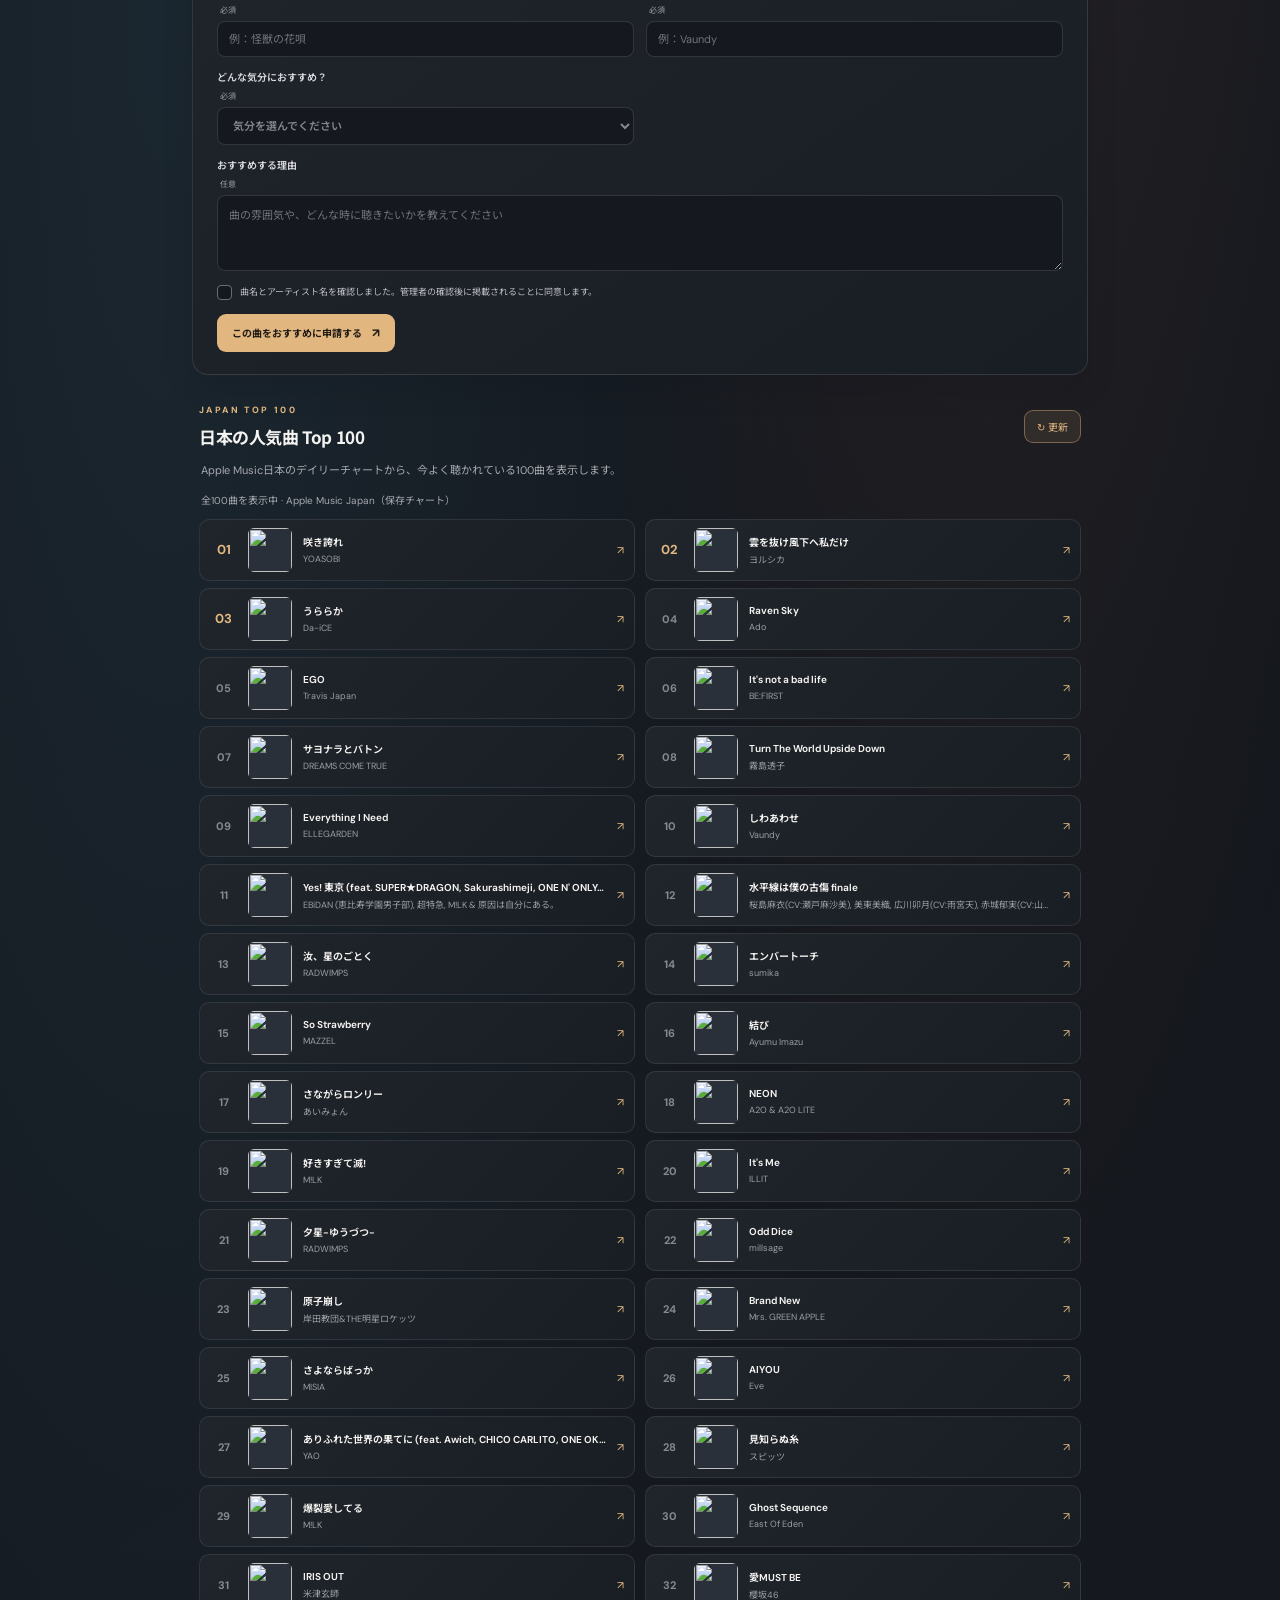
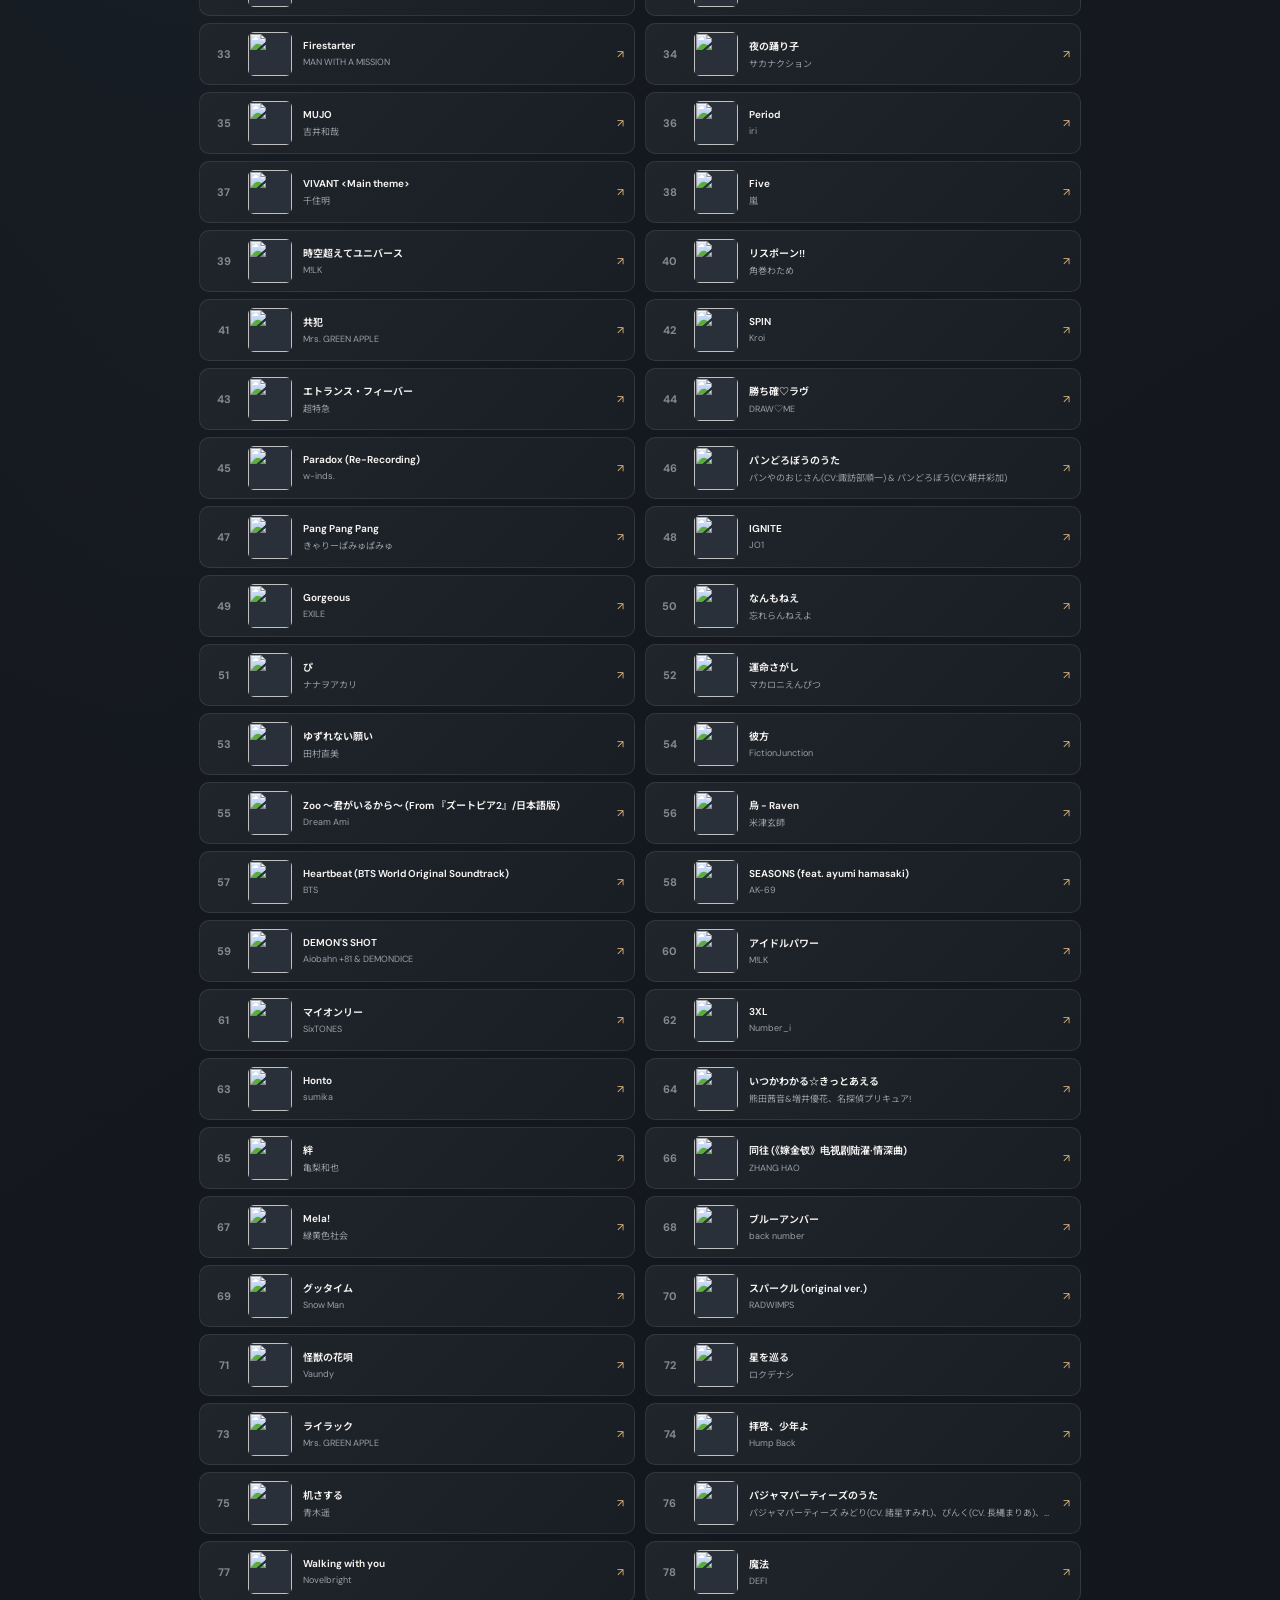
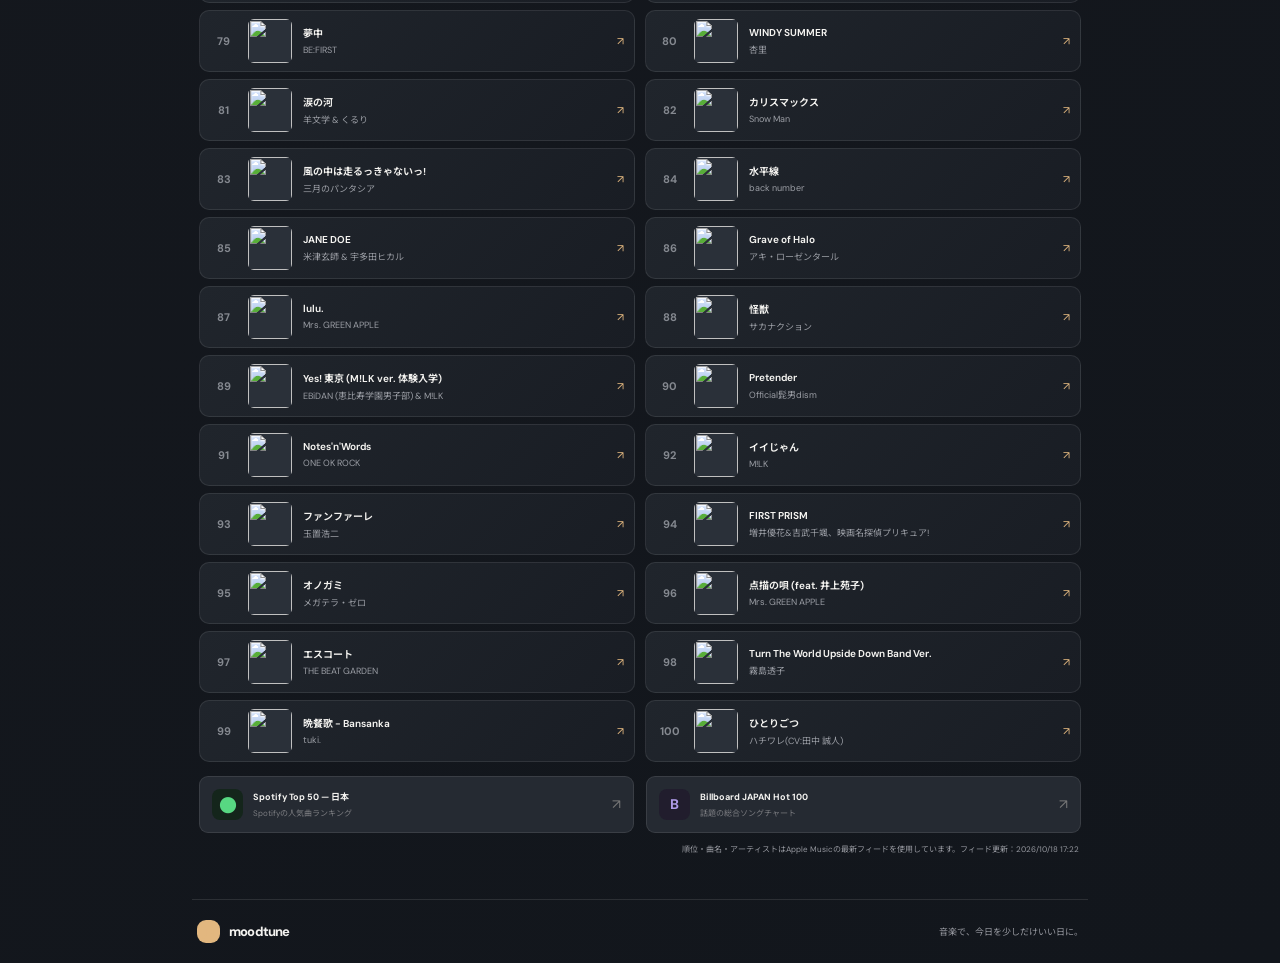
==== commit a68480e8: "Link recommendations directly to tracks Add verified Spotify track URLs and Amazon Music track pages" ====
--- a/index.html
+++ b/index.html
@@ -6,7 +6,7 @@
 <meta property="og:type" content="website"><meta property="og:title" content="moodtune — 今日の気分に、ちょうどいい音楽。"><meta property="og:description" content="気分と空模様、音の好みから、今のあなたに寄り添う邦楽を見つけよう。">
 <meta name="twitter:card" content="summary"><title>moodtune — 今日の気分に、ちょうどいい音楽。</title>
 <link rel="icon" href="data:image/svg+xml,%3Csvg xmlns='http://www.w3.org/2000/svg' viewBox='0 0 64 64'%3E%3Crect width='64' height='64' rx='18' fill='%2315191f'/%3E%3Ctext x='50%25' y='54%25' dominant-baseline='middle' text-anchor='middle' font-size='40' fill='%23e2b77f'%3E%E2%99%AB%3C/text%3E%3C/svg%3E">
-<link rel="preconnect" href="https://fonts.googleapis.com"><link rel="preconnect" href="https://fonts.gstatic.com" crossorigin><link href="https://fonts.googleapis.com/css2?family=DM+Sans:wght@400;500;600;700&family=Noto+Sans+JP:wght@400;500;600;700;800&display=swap" rel="stylesheet"><link rel="stylesheet" href="style.css?v=20261018-8">
+<link rel="preconnect" href="https://fonts.googleapis.com"><link rel="preconnect" href="https://fonts.gstatic.com" crossorigin><link href="https://fonts.googleapis.com/css2?family=DM+Sans:wght@400;500;600;700&family=Noto+Sans+JP:wght@400;500;600;700;800&display=swap" rel="stylesheet"><link rel="stylesheet" href="style.css?v=20261019-1">
 </head>
 <body data-theme="dark">
 <header class="topbar"><a class="brand" href="#top"><span class="brand-mark">♫</span> moodtune</a><span class="top-note">YOUR DAILY SOUNDTRACK</span><div class="header-tools"><div class="header-palette" role="group" aria-label="アクセントカラー"><button class="color-choice active" data-color="#e2b77f" aria-label="アンバー" title="アンバー"><i></i></button><button class="color-choice" data-color="#82a9c8" aria-label="オーシャンブルー" title="オーシャンブルー"><i></i></button><button class="color-choice" data-color="#b39bd1" aria-label="ラベンダー" title="ラベンダー"><i></i></button><button class="color-choice" data-color="#df927d" aria-label="コーラル" title="コーラル"><i></i></button><button class="color-choice" data-color="#8eb6a0" aria-label="セージ" title="セージ"><i></i></button></div><button class="theme-toggle" id="theme-toggle" aria-label="背景をライトに切り替える" title="背景を切り替え">☼</button><button class="icon-button" id="refresh" aria-label="おすすめを更新">↻</button></div></header>
@@ -23,4 +23,4 @@
 <section class="song-submit" id="song-submit"><div class="eyebrow muted">COMMUNITY PICKS</div><h2>あなたのおすすめ曲を教えてください</h2><p class="submit-lead">気分に合う一曲を、みんなのおすすめに加えよう。</p><div class="submit-notice"><span>✓</span><p>送信された曲は管理者が確認します。承認されるまでおすすめには表示されません。入力内容は公開されず、名前やメールアドレスも不要です。</p></div><form class="song-form" name="song-suggestions" method="POST" data-netlify="true" netlify-honeypot="bot-field" action="https://darling-blini-1a6fe4.netlify.app/thanks.html" target="_blank" accept-charset="UTF-8"><input type="hidden" name="form-name" value="song-suggestions"><p class="form-honeypot" aria-hidden="true"><label>この欄は空欄のままにしてください<input name="bot-field" tabindex="-1" autocomplete="off"></label></p><div class="form-fields"><label class="form-field">曲名 <span>必須</span><input name="song-title" type="text" maxlength="120" placeholder="例：怪獣の花唄" required></label><label class="form-field">アーティスト名 <span>必須</span><input name="artist-name" type="text" maxlength="120" placeholder="例：Vaundy" required></label><label class="form-field">どんな気分におすすめ？ <span>必須</span><select name="mood-fit" required><option value="" selected disabled>気分を選んでください</option><option>ごきげん</option><option>落ち着きたい</option><option>ちょっと憂鬱</option><option>元気を出したい</option><option>集中したい</option><option>ワクワク</option><option>疲れ気味</option><option>さみしい</option><option>すっきりしたい</option></select></label><label class="form-field form-field-wide">おすすめする理由 <span>任意</span><textarea name="recommendation-note" rows="3" maxlength="500" placeholder="曲の雰囲気や、どんな時に聴きたいかを教えてください"></textarea></label></div><label class="submit-confirm"><input type="checkbox" name="confirm-review" value="checked" required><span>曲名とアーティスト名を確認しました。管理者の確認後に掲載されることに同意します。</span></label><button class="submit-button" type="submit">この曲をおすすめに申請する <span>↗</span></button></form></section>
 <section class="trending" id="japan-top-100"><div class="section-top"><div><div class="eyebrow muted">JAPAN TOP 100</div><h2>日本の人気曲 Top 100</h2></div><button class="chart-refresh" id="refresh-chart" type="button">↻ 更新</button></div><p class="chart-lead">Apple Music日本のデイリーチャートから、今よく聴かれている100曲を表示します。</p><div class="chart-status" id="chart-status" aria-live="polite">最新チャートを読み込み中…</div><ol class="top100-list" id="top100-list" aria-label="Apple Music日本 Top 100"></ol><div class="chart-fallback" id="chart-fallback" hidden><p>ランキングを読み込めませんでした。Apple Musicの最新チャートはこちらから確認できます。</p><a href="https://music.apple.com/jp/playlist/%E3%83%88%E3%83%83%E3%83%97100-%E6%97%A5%E6%9C%AC/pl.043a2c9876114d95a4659988497567be" target="_blank" rel="noreferrer">Apple Musicで日本のチャートを見る ↗</a></div><div class="chart-links"><a href="https://open.spotify.com/playlist/37i9dQZEVXbKqiTGXuCOsB" target="_blank" rel="noreferrer"><span class="chart-logo spotify">●</span><span><b>Spotify Top 50 — 日本</b><small>Spotifyの人気曲ランキング</small></span><span class="arrow">↗</span></a><a href="https://www.billboard-japan.com/charts/detail?a=hot100" target="_blank" rel="noreferrer"><span class="chart-logo billboard">B</span><span><b>Billboard JAPAN Hot 100</b><small>話題の総合ソングチャート</small></span><span class="arrow">↗</span></a></div><p class="chart-note">順位・曲名・アーティストはApple Musicの最新フィードを使用しています。フィード更新：<time id="chart-updated">取得中</time></p></section>
 <footer><a class="brand" href="#top"><span class="brand-mark">♫</span> moodtune</a><span>音楽で、今日を少しだけいい日に。</span></footer>
-</main><div class="toast" id="toast" role="status"></div><script src="app.js?v=20261018-5"></script></body></html>
+</main><div class="toast" id="toast" role="status"></div><script src="app.js?v=20261019-1"></script></body></html>
